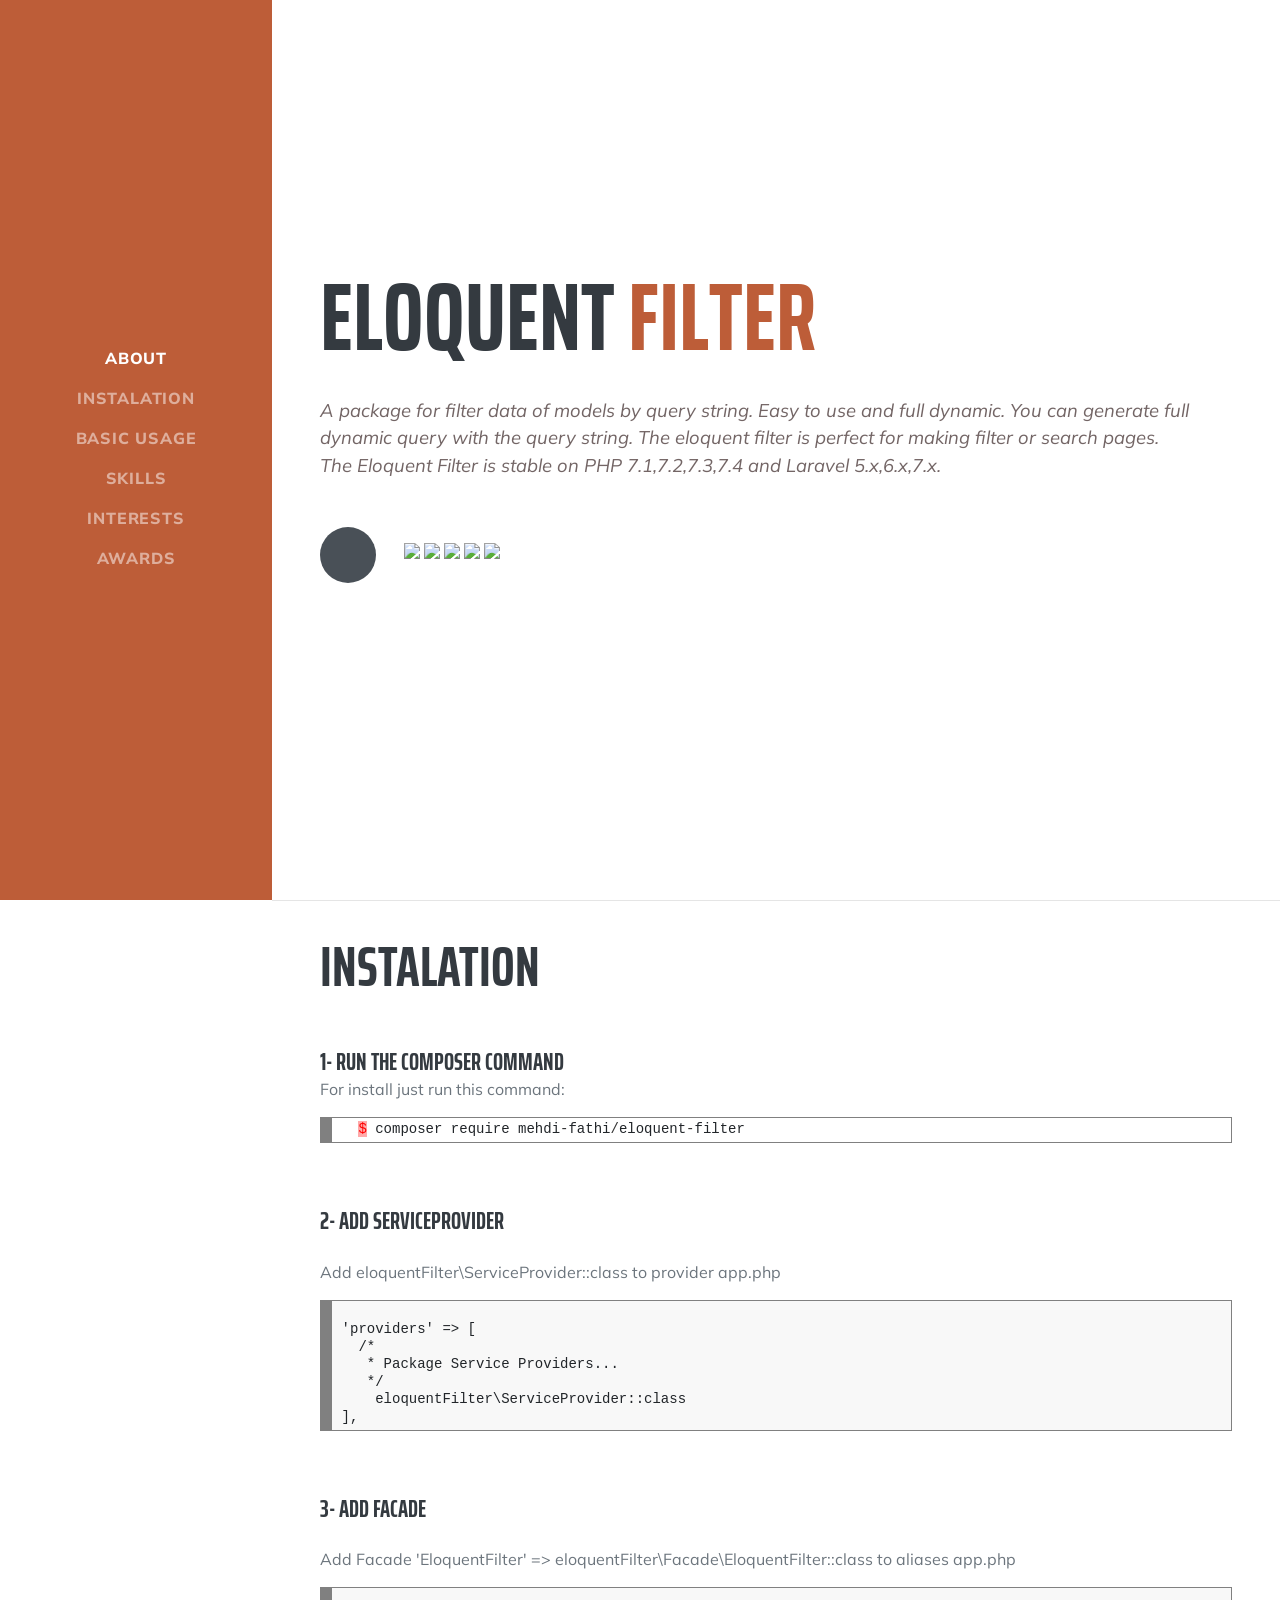
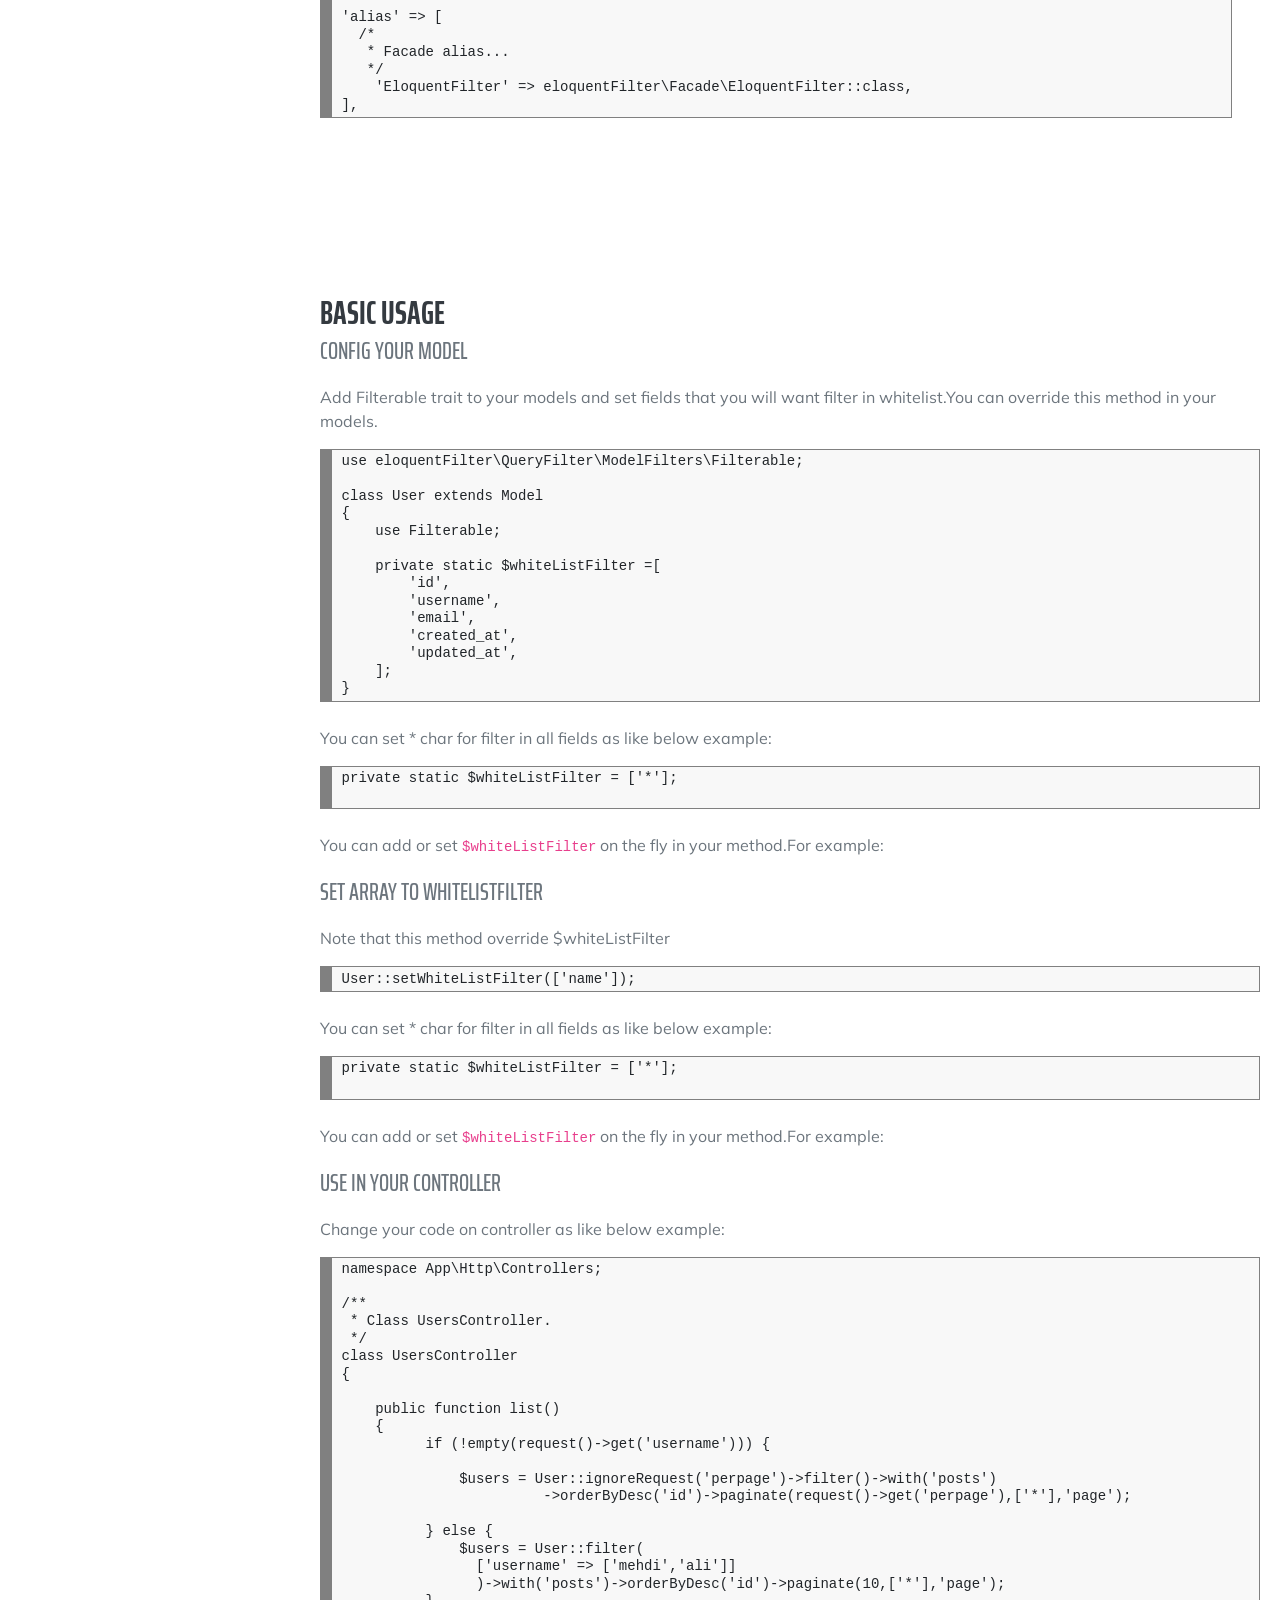
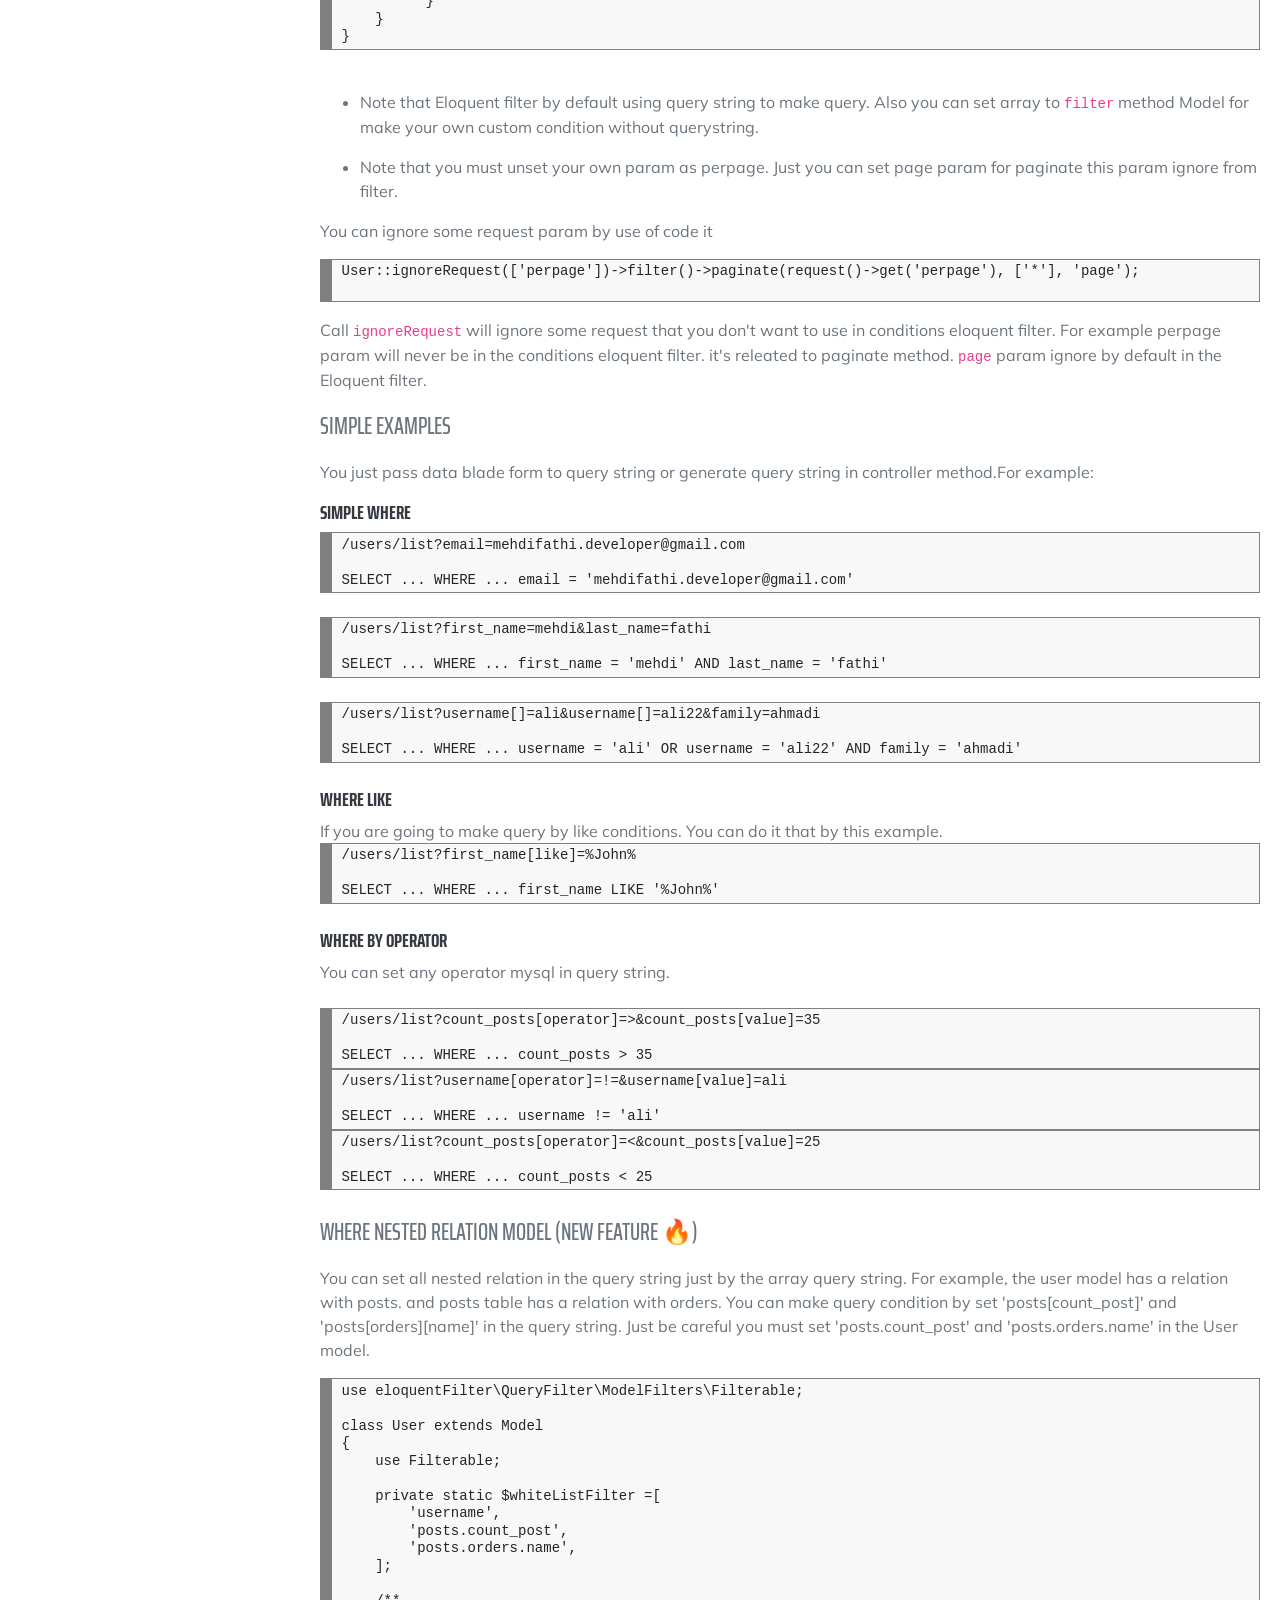
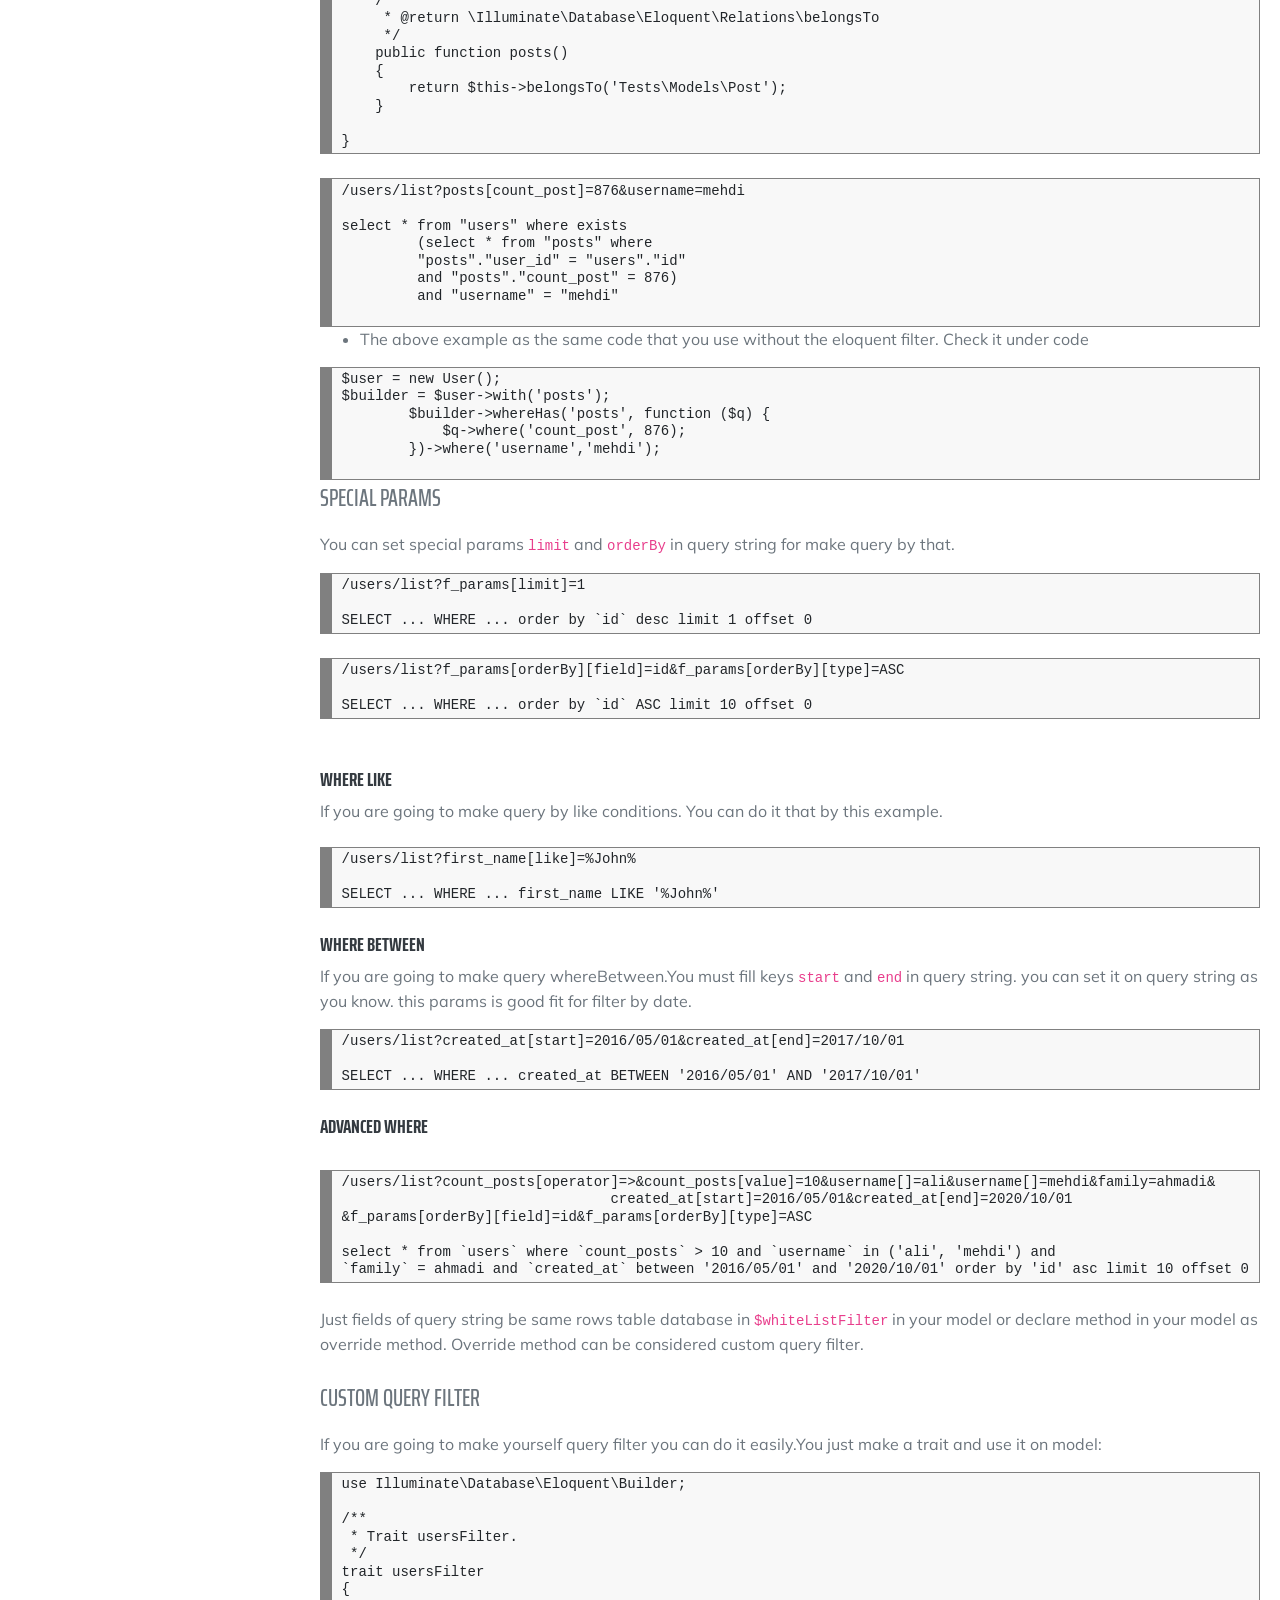
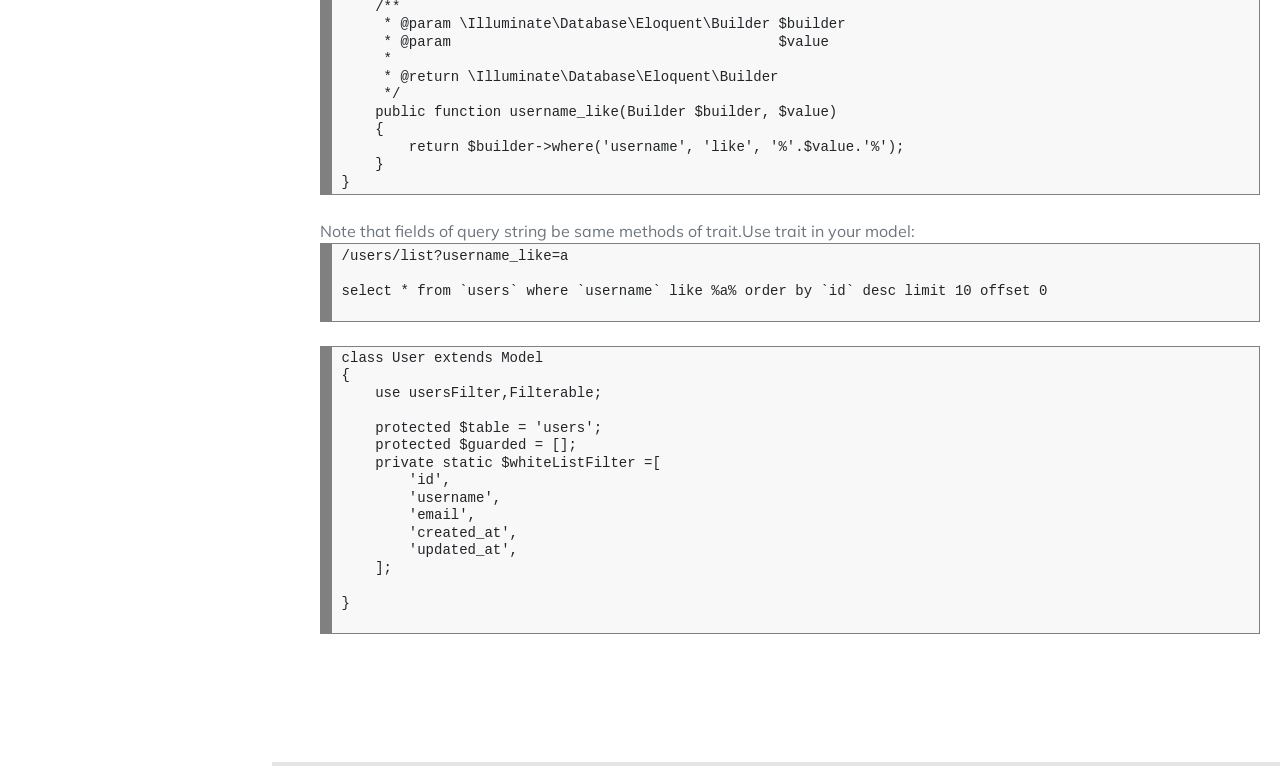
==== eloquent-filter/_index.html @ 6f7d1516 "Update html" ====
<!DOCTYPE html>
<html lang="en">
<head>
    <meta charset="utf-8"/>
    <meta name="viewport" content="width=device-width, initial-scale=1, shrink-to-fit=no"/>
    <meta name="description" content=""/>
    <meta name="author" content=""/>
    <title>Eloquent filter</title>
    <link rel="icon" type="image/x-icon" href="assets/img/favicon.ico"/>
    <!-- Font Awesome icons (free version)-->
    <script src="https://use.fontawesome.com/releases/v5.13.0/js/all.js" crossorigin="anonymous"></script>
    <!-- Google fonts-->
    <link href="https://fonts.googleapis.com/css?family=Saira+Extra+Condensed:500,700" rel="stylesheet"
          type="text/css"/>
    <link href="https://fonts.googleapis.com/css?family=Muli:400,400i,800,800i" rel="stylesheet" type="text/css"/>
    <!-- Core theme CSS (includes Bootstrap)-->
    <link href="css/styles.css" rel="stylesheet"/>
</head>
<body id="page-top">
<!-- Navigation-->
<nav class="navbar navbar-expand-lg navbar-dark bg-primary fixed-top" id="sideNav">
    <a class="navbar-brand js-scroll-trigger" href="#page-top"
    ><span class="d-block d-lg-none"></span>
        <span class="d-none d-lg-block">
<!--            <img class="img-fluid img-profile rounded-circle mx-auto mb-2"-->
            <!--                                             src="assets/img/profile.jpg" alt=""/>-->
        </span></a
    >
    <button class="navbar-toggler" type="button" data-toggle="collapse" data-target="#navbarSupportedContent"
            aria-controls="navbarSupportedContent" aria-expanded="false" aria-label="Toggle navigation"><span
            class="navbar-toggler-icon"></span></button>
    <div class="collapse navbar-collapse" id="navbarSupportedContent">
        <ul class="navbar-nav">
            <li class="nav-item"><a class="nav-link js-scroll-trigger" href="#about">About</a></li>
            <li class="nav-item"><a class="nav-link js-scroll-trigger" href="#Instalation">Instalation</a></li>
            <li class="nav-item"><a class="nav-link js-scroll-trigger" href="#BasicUsage">Basic Usage</a></li>
            <li class="nav-item"><a class="nav-link js-scroll-trigger" href="#skills">Skills</a></li>
            <li class="nav-item"><a class="nav-link js-scroll-trigger" href="#interests">Interests</a></li>
            <li class="nav-item"><a class="nav-link js-scroll-trigger" href="#awards">Awards</a></li>
        </ul>
    </div>
</nav>
<!-- Page Content-->
<div class="container-fluid p-0">
    <!-- About-->
    <section class="resume-section" id="about"
             style="background-image: url('https://raw.githubusercontent.com/mehdi-fathi/eloquent-filter/master/eloquent-filter.jpg');background-size: cover">
        <div class="resume-section-content">
            <h1 class="mb-10">Eloquent <span class="text-primary">Filter</span></h1>
            <br>
            <div style="background-color: white;opacity: 0.6">

                <p class="lead mb-5 font-italic" style="color: #170000">
                    A package for filter data of models by query string. Easy to use and full dynamic.
                    You can generate full dynamic query with the query string.
                    The eloquent filter is perfect for making filter or search pages.
                    <br>
                    The Eloquent Filter is stable on PHP 7.1,7.2,7.3,7.4 and Laravel 5.x,6.x,7.x.

                </p>
            </div>

            <div class="social-icons">
                <a class="social-icon" href="https://github.com/mehdi-fathi/eloquent-filter"><i
                        class="fab fa-github"></i></a>
                <a href="https://packagist.org/packages/mehdi-fathi/eloquent-filter">

                    <img src="https://poser.pugx.org/mehdi-fathi/eloquent-filter/downloads"/>
                </a>
                <a href="https://github.com/mehdi-fathi/eloquent-filter">

                    <img src="https://travis-ci.org/mehdi-fathi/eloquent-filter.svg?branch=master"/>
                </a>
                <a href="https://github.com/mehdi-fathi/eloquent-filter">
                    <img src="https://img.shields.io/github/stars/mehdi-fathi/eloquent-filter"/>
                </a>
                <img src="https://github.com/mehdi-fathi/eloquent-filter/workflows/Run%20tests/badge.svg?branch=master"/>
                <a href="https://packagist.org/packages/mehdi-fathi/eloquent-filter">

                    <img src="https://poser.pugx.org/mehdi-fathi/eloquent-filter/v/stable"/>
                </a>


            </div>
        </div>
    </section>
    <hr class="m-0"/>
    <!-- Experience-->
    <section class="resume-section" id="Instalation">
        <div class="resume-section-content">
            <h2 class="mb-5">Instalation</h2>
            <div class="d-flex flex-column flex-md-row justify-content-between mb-5">
                <div class="flex-grow-1">
                    <h4 class="mb-0">1- Run the Composer command</h4>

                    <p>
                        For install just run this command:
                    </p>
                    <p>
                        <!-- HTML generated using hilite.me -->
                    <div style="background: #ffffff; overflow:auto;width:auto;border:solid gray;border-width:.1em .1em .1em .8em;padding:.2em .6em;"><pre
                            style="margin: 0; line-height: 125%">  <span
                            style="color: #FF0000; background-color: #FFAAAA">$</span> composer require mehdi<span
                            style="color: #333333">-</span>fathi<span style="color: #333333">/</span>eloquent<span
                            style="color: #333333">-</span>filter
</pre>
                    </div>

                    </p>
                </div>
            </div>
            <div class="d-flex flex-column flex-md-row justify-content-between mb-5">
                <div class="flex-grow-1">
                    <h4 class="mb-0">2- Add ServiceProvider</h4>
                    <br>

                    <span>
                        Add eloquentFilter\ServiceProvider::class to provider app.php
                    </span>

                    <p>


                        <!-- HTML generated using hilite.me -->
                    <div style="background: #f8f8f8; overflow:auto;width:auto;border:solid gray;border-width:.1em .1em .1em .8em;padding:.2em .6em;"><pre
                            style="margin: 0; line-height: 125%">

'providers' => [
  /*
   * Package Service Providers...
   */
    eloquentFilter\ServiceProvider::class
],
</pre>
                    </div>
                    </p>

                </div>
            </div>
            <div class="d-flex flex-column flex-md-row justify-content-between mb-5">
                <div class="flex-grow-1">
                    <h4 class="mb-0">3- Add Facade </h4>
                    <br>
                    <p>
                        Add Facade 'EloquentFilter' => eloquentFilter\Facade\EloquentFilter::class to aliases app.php
                    </p>

                    <p>


                        <!-- HTML generated using hilite.me -->
                    <div style="background: #f8f8f8; overflow:auto;width:auto;border:solid gray;border-width:.1em .1em .1em .8em;padding:.2em .6em;"><pre
                            style="margin: 0; line-height: 125%">

'alias' => [
  /*
   * Facade alias...
   */
    'EloquentFilter' => eloquentFilter\Facade\EloquentFilter::class,
],
</pre>
                    </div>
                    </p>
                </div>
            </div>

        </div>
    </section>

    <section class="resume-section" id="BasicUsage">
        <div class="d-flex flex-column flex-md-row justify-content-between mb-5">
            <div class="flex-grow-1">
                <h3 class="mb-0">Basic Usage
                </h3>
                <div>

                    <div class="subheading mb-3">Config your model</div>
                    <p>
                        Add Filterable trait to your models and set fields that you will want filter in
                        whitelist.You
                        can override this method in your models.
                    </p>

                    <!-- HTML generated using hilite.me -->
                    <div style="background: #f8f8f8; overflow:auto;width:auto;border:solid gray;border-width:.1em .1em .1em .8em;padding:.2em .6em;"><pre
                            style="margin: 0; line-height: 125%">use eloquentFilter\QueryFilter\ModelFilters\Filterable;

class User extends Model
{
    use Filterable;

    private static $whiteListFilter =[
        &#39;id&#39;,
        &#39;username&#39;,
        &#39;email&#39;,
        &#39;created_at&#39;,
        &#39;updated_at&#39;,
    ];
}
</pre>
                    </div>
                    <br>
                    <p>
                        You can set * char for filter in all fields as like below example:

                    </p>

                    <div style="background: #f8f8f8; overflow:auto;width:auto;border:solid gray;border-width:.1em .1em .1em .8em;padding:.2em .6em;"><pre
                            style="margin: 0; line-height: 125%">
private static $whiteListFilter = ['*'];
                    </pre>
                    </div>
                    <br>
                    <p>You can add or set <code>$whiteListFilter</code> on the fly in your method.For example:</p>

                </div>

                <div>

                    <div class="subheading mb-3">
                        Set array to WhiteListFilter
                    </div>
                    <p>
                        Note that this method override $whiteListFilter
                    </p>

                    <!-- HTML generated using hilite.me -->
                    <div style="background: #f8f8f8; overflow:auto;width:auto;border:solid gray;border-width:.1em .1em .1em .8em;padding:.2em .6em;"><pre
                            style="margin: 0; line-height: 125%">
User::setWhiteListFilter(['name']);
</pre>
                    </div>
                    <br>
                    <p>
                        You can set * char for filter in all fields as like below example:

                    </p>

                    <div style="background: #f8f8f8; overflow:auto;width:auto;border:solid gray;border-width:.1em .1em .1em .8em;padding:.2em .6em;"><pre
                            style="margin: 0; line-height: 125%">
private static $whiteListFilter = ['*'];
                    </pre>
                    </div>
                    <br>
                    <p>You can add or set <code>$whiteListFilter</code> on the fly in your method.For example:</p>

                </div>


                <div>

                    <div class="subheading mb-3">
                        Use in your controller
                    </div>
                    <p>
                        Change your code on controller as like below example:

                    </p>

                    <!-- HTML generated using hilite.me -->
                    <div style="background: #f8f8f8; overflow:auto;width:auto;border:solid gray;border-width:.1em .1em .1em .8em;padding:.2em .6em;"><pre
                            style="margin: 0; line-height: 125%">
namespace App\Http\Controllers;

/**
 * Class UsersController.
 */
class UsersController
{

    public function list()
    {
          if (!empty(request()->get('username'))) {

              $users = User::ignoreRequest('perpage')->filter()->with('posts')
                        ->orderByDesc('id')->paginate(request()->get('perpage'),['*'],'page');

          } else {
              $users = User::filter(
                ['username' => ['mehdi','ali']]
                )->with('posts')->orderByDesc('id')->paginate(10,['*'],'page');
          }
    }
}
</pre>
                    </div>

                    <br>
                    <p>
                        <ul>
                            <li>
                    <p>Note that Eloquent filter by default using query string to make query. Also you can set array
                        to <code>filter</code> method Model for make
                        your own custom condition without querystring.</p>
                    </li>
                    <li>
                        <p>Note that you must unset your own param as perpage. Just you can set page param for
                            paginate this param ignore from filter.</p>
                    </li>
                    </ul>
                    <p>You can ignore some request param by use of code it</p>
                    <div style="background: #f8f8f8; overflow:auto;width:auto;border:solid gray;border-width:.1em .1em .1em .8em;padding:.2em .6em;"><pre
                            style="margin: 0; line-height: 125%">
User::ignoreRequest(['perpage'])->filter()->paginate(request()->get('perpage'), ['*'], 'page');
                        </pre>
                    </div>
                    </p>
                    <p>Call <code>ignoreRequest</code> will ignore some request that you don't want to use in
                        conditions eloquent filter.
                        For example perpage param will never be in the conditions eloquent filter. it's releated to
                        paginate method.
                        <code>page</code> param ignore by default in the Eloquent filter.</p>
                </div>


                <div>

                    <div class="subheading mb-3">
                        Simple Examples
                    </div>
                    <p>
                        You just pass data blade form to query string or generate query string in controller
                        method.For example:

                    </p>

                    <div>

                        <h5>Simple Where

                        </h5>

                        <!-- HTML generated using hilite.me -->
                        <div style="background: #f8f8f8; overflow:auto;width:auto;border:solid gray;border-width:.1em .1em .1em .8em;padding:.2em .6em;"><pre
                                style="margin: 0; line-height: 125%">
/users/list?email=mehdifathi.developer@gmail.com

SELECT ... WHERE ... email = 'mehdifathi.developer@gmail.com'
</pre>
                        </div>
                        <br>
                        <!-- HTML generated using hilite.me -->
                        <div style="background: #f8f8f8; overflow:auto;width:auto;border:solid gray;border-width:.1em .1em .1em .8em;padding:.2em .6em;"><pre
                                style="margin: 0; line-height: 125%">
/users/list?first_name=mehdi&last_name=fathi

SELECT ... WHERE ... first_name = 'mehdi' AND last_name = 'fathi'
</pre>
                        </div>
                        <br>

                        <!-- HTML generated using hilite.me -->
                        <div style="background: #f8f8f8; overflow:auto;width:auto;border:solid gray;border-width:.1em .1em .1em .8em;padding:.2em .6em;"><pre
                                style="margin: 0; line-height: 125%">
/users/list?username[]=ali&username[]=ali22&family=ahmadi

SELECT ... WHERE ... username = 'ali' OR username = 'ali22' AND family = 'ahmadi'
</pre>
                        </div>

                    </div>

                    <br>
                    <div>

                        <h5>
                            Where like
                        </h5>

                        <span>
                                If you are going to make query by like conditions. You can do it that by this example.
                                <br>
                            </span>

                        <!-- HTML generated using hilite.me -->
                        <div style="background: #f8f8f8; overflow:auto;width:auto;border:solid gray;border-width:.1em .1em .1em .8em;padding:.2em .6em;"><pre
                                style="margin: 0; line-height: 125%">
/users/list?first_name[like]=%John%

SELECT ... WHERE ... first_name LIKE '%John%'
</pre>
                        </div>


                    </div>
                    <br>

                    <div>

                        <h5>
                            Where by operator
                        </h5>

                        <span>
                                You can set any operator mysql in query string.
                                <br>
                                <br>
                            </span>

                        <!-- HTML generated using hilite.me -->
                        <div style="background: #f8f8f8; overflow:auto;width:auto;border:solid gray;border-width:.1em .1em .1em .8em;padding:.2em .6em;"><pre
                                style="margin: 0; line-height: 125%">
/users/list?count_posts[operator]=>&count_posts[value]=35

SELECT ... WHERE ... count_posts > 35
</pre>
                        </div>

                        <!-- HTML generated using hilite.me -->
                        <div style="background: #f8f8f8; overflow:auto;width:auto;border:solid gray;border-width:.1em .1em .1em .8em;padding:.2em .6em;"><pre
                                style="margin: 0; line-height: 125%">
/users/list?username[operator]=!=&username[value]=ali

SELECT ... WHERE ... username != 'ali'
</pre>
                        </div>

                        <!-- HTML generated using hilite.me -->
                        <div style="background: #f8f8f8; overflow:auto;width:auto;border:solid gray;border-width:.1em .1em .1em .8em;padding:.2em .6em;"><pre
                                style="margin: 0; line-height: 125%">
/users/list?count_posts[operator]=<&count_posts[value]=25

SELECT ... WHERE ... count_posts < 25
</pre>
                        </div>


                    </div>

                </div>

                <div>

                    <br>
                    <div class="subheading mb-3">
                        Where nested relation Model (New feature 🔥)
                    </div>
                    <p>
                        You can set all nested relation in the query string just by the array query string. For
                        example, the user model has a relation with posts. and posts table has a relation with
                        orders. You can make query condition by set 'posts[count_post]' and 'posts[orders][name]' in
                        the query string. Just be careful you must set 'posts.count_post' and 'posts.orders.name' in
                        the User model.
                    </p>

                    <!-- HTML generated using hilite.me -->
                    <div style="background: #f8f8f8; overflow:auto;width:auto;border:solid gray;border-width:.1em .1em .1em .8em;padding:.2em .6em;"><pre
                            style="margin: 0; line-height: 125%">
use eloquentFilter\QueryFilter\ModelFilters\Filterable;

class User extends Model
{
    use Filterable;

    private static $whiteListFilter =[
        'username',
        'posts.count_post',
        'posts.orders.name',
    ];

    /**
     * @return \Illuminate\Database\Eloquent\Relations\belongsTo
     */
    public function posts()
    {
        return $this->belongsTo('Tests\Models\Post');
    }

}
</pre>
                    </div>
                    <br>


                    <div style="background: #f8f8f8; overflow:auto;width:auto;border:solid gray;border-width:.1em .1em .1em .8em;padding:.2em .6em;"><pre
                            style="margin: 0; line-height: 125%">
/users/list?posts[count_post]=876&username=mehdi

select * from "users" where exists
         (select * from "posts" where
         "posts"."user_id" = "users"."id"
         and "posts"."count_post" = 876)
         and "username" = "mehdi"
                        </pre>
                    </div>

                    <ul>
                        <li>The above example as the same code that you use without the eloquent filter. Check it
                            under code
                        </li>
                    </ul>

                    <div style="background: #f8f8f8; overflow:auto;width:auto;border:solid gray;border-width:.1em .1em .1em .8em;padding:.2em .6em;"><pre
                            style="margin: 0; line-height: 125%">
$user = new User();
$builder = $user->with('posts');
        $builder->whereHas('posts', function ($q) {
            $q->where('count_post', 876);
        })->where('username','mehdi');
                        </pre>
                    </div>
                </div>


                <div>

                    <div class="subheading mb-3">
                        Special Params
                    </div>
                    <p>You can set special params <code>limit</code> and <code>orderBy</code> in query string for
                        make query by that.</p>

                    <div>

                        <!-- HTML generated using hilite.me -->
                        <div style="background: #f8f8f8; overflow:auto;width:auto;border:solid gray;border-width:.1em .1em .1em .8em;padding:.2em .6em;"><pre
                                style="margin: 0; line-height: 125%">
/users/list?f_params[limit]=1

SELECT ... WHERE ... order by `id` desc limit 1 offset 0
</pre>
                        </div>
                        <br>
                        <!-- HTML generated using hilite.me -->
                        <div style="background: #f8f8f8; overflow:auto;width:auto;border:solid gray;border-width:.1em .1em .1em .8em;padding:.2em .6em;"><pre
                                style="margin: 0; line-height: 125%">
/users/list?f_params[orderBy][field]=id&f_params[orderBy][type]=ASC

SELECT ... WHERE ... order by `id` ASC limit 10 offset 0
</pre>
                        </div>
                        <br>

                    </div>

                    <br>
                    <div>

                        <h5>
                            Where like
                        </h5>

                        <span>
                                If you are going to make query by like conditions. You can do it that by this example.
                                <br>
                            </span><br>


                        <!-- HTML generated using hilite.me -->
                        <div style="background: #f8f8f8; overflow:auto;width:auto;border:solid gray;border-width:.1em .1em .1em .8em;padding:.2em .6em;"><pre
                                style="margin: 0; line-height: 125%">
/users/list?first_name[like]=%John%

SELECT ... WHERE ... first_name LIKE '%John%'
</pre>
                        </div>


                    </div>
                    <br>

                    <div>

                        <h5>
                            Where between
                        </h5>

                        <span>
                                <p>If you are going to make query whereBetween.You must fill keys <code>start</code> and <code>end</code> in query string.
you can set it on query string as you know. this params is good fit for filter by date.</p>
                            </span>

                        <!-- HTML generated using hilite.me -->
                        <div style="background: #f8f8f8; overflow:auto;width:auto;border:solid gray;border-width:.1em .1em .1em .8em;padding:.2em .6em;"><pre
                                style="margin: 0; line-height: 125%">
/users/list?created_at[start]=2016/05/01&created_at[end]=2017/10/01

SELECT ... WHERE ... created_at BETWEEN '2016/05/01' AND '2017/10/01'
</pre>
                        </div>
                        <br>

                        <h5>
                            Advanced Where

                        </h5>
                        <br>
                        <!-- HTML generated using hilite.me -->
                        <div style="background: #f8f8f8; overflow:auto;width:auto;border:solid gray;border-width:.1em .1em .1em .8em;padding:.2em .6em;"><pre
                                style="margin: 0; line-height: 125%">
/users/list?count_posts[operator]=>&count_posts[value]=10&username[]=ali&username[]=mehdi&family=ahmadi&
                                created_at[start]=2016/05/01&created_at[end]=2020/10/01
&f_params[orderBy][field]=id&f_params[orderBy][type]=ASC

select * from `users` where `count_posts` > 10 and `username` in ('ali', 'mehdi') and
`family` = ahmadi and `created_at` between '2016/05/01' and '2020/10/01' order by 'id' asc limit 10 offset 0
</pre>
                        </div>
                        <br>

                        <span>Just fields of query string be same rows table database in <code>$whiteListFilter</code>
                                in your model or declare method in your model as override method.
                                Override method can be considered custom query filter.</span>


                    </div>

                    <div>

                        <br>
                        <div class="subheading mb-3">
                            Custom query filter
                        </div>
                        <p>
                            If you are going to make yourself query filter you can do it easily.You just make a trait
                            and
                            use it on model:


                        </p>

                        <!-- HTML generated using hilite.me -->
                        <div style="background: #f8f8f8; overflow:auto;width:auto;border:solid gray;border-width:.1em .1em .1em .8em;padding:.2em .6em;"><pre
                                style="margin: 0; line-height: 125%">
use Illuminate\Database\Eloquent\Builder;

/**
 * Trait usersFilter.
 */
trait usersFilter
{
    /**
     * @param \Illuminate\Database\Eloquent\Builder $builder
     * @param                                       $value
     *
     * @return \Illuminate\Database\Eloquent\Builder
     */
    public function username_like(Builder $builder, $value)
    {
        return $builder->where('username', 'like', '%'.$value.'%');
    }
}
</pre>
                        </div>
                        <br>
                        <span>
                        Note that fields of query string be same methods of trait.Use trait in your model:
                    </span>

                        <div style="background: #f8f8f8; overflow:auto;width:auto;border:solid gray;border-width:.1em .1em .1em .8em;padding:.2em .6em;"><pre
                                style="margin: 0; line-height: 125%">
/users/list?username_like=a

select * from `users` where `username` like %a% order by `id` desc limit 10 offset 0
                        </pre>
                        </div>
                        <br>

                        <div style="background: #f8f8f8; overflow:auto;width:auto;border:solid gray;border-width:.1em .1em .1em .8em;padding:.2em .6em;"><pre
                                style="margin: 0; line-height: 125%">
class User extends Model
{
    use usersFilter,Filterable;

    protected $table = 'users';
    protected $guarded = [];
    private static $whiteListFilter =[
        'id',
        'username',
        'email',
        'created_at',
        'updated_at',
    ];

}
                        </pre>
                        </div>
                    </div>

                </div>


            </div>


        </div>
    </section>

    <hr class="m-0"/>
    <!-- Basic Usage-->
    <hr class="m-0"/>
    <!-- Skills-->
    <hr class="m-0"/>
    <!-- Interests-->
    <hr class="m-0"/>
    <!-- Awards-->
</div>
<!-- Bootstrap core JS-->
<script src="https://cdnjs.cloudflare.com/ajax/libs/jquery/3.5.1/jquery.min.js"></script>
<script src="https://stackpath.bootstrapcdn.com/bootstrap/4.5.0/js/bootstrap.bundle.min.js"></script>
<!-- Third party plugin JS-->
<script src="https://cdnjs.cloudflare.com/ajax/libs/jquery-easing/1.4.1/jquery.easing.min.js"></script>
<!-- Core theme JS-->
<script src="js/scripts.js"></script>
</body>
</html>
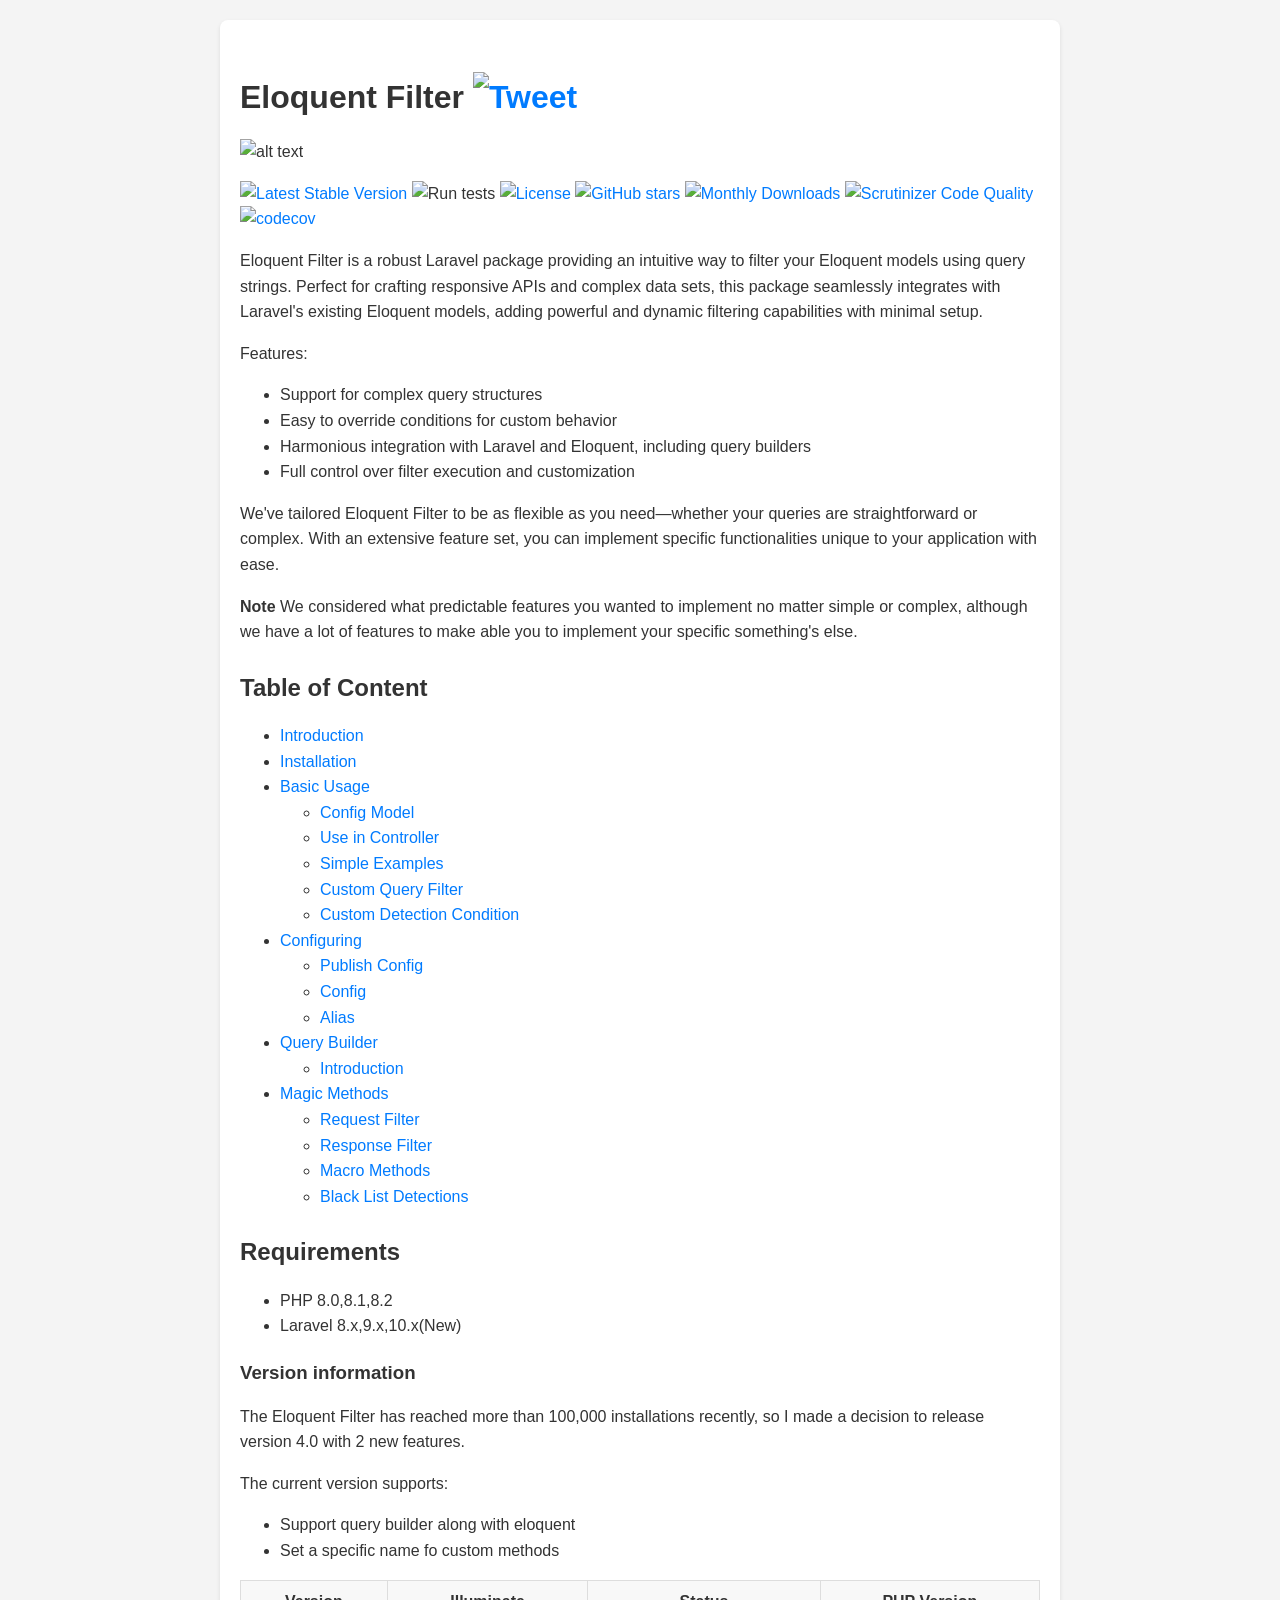
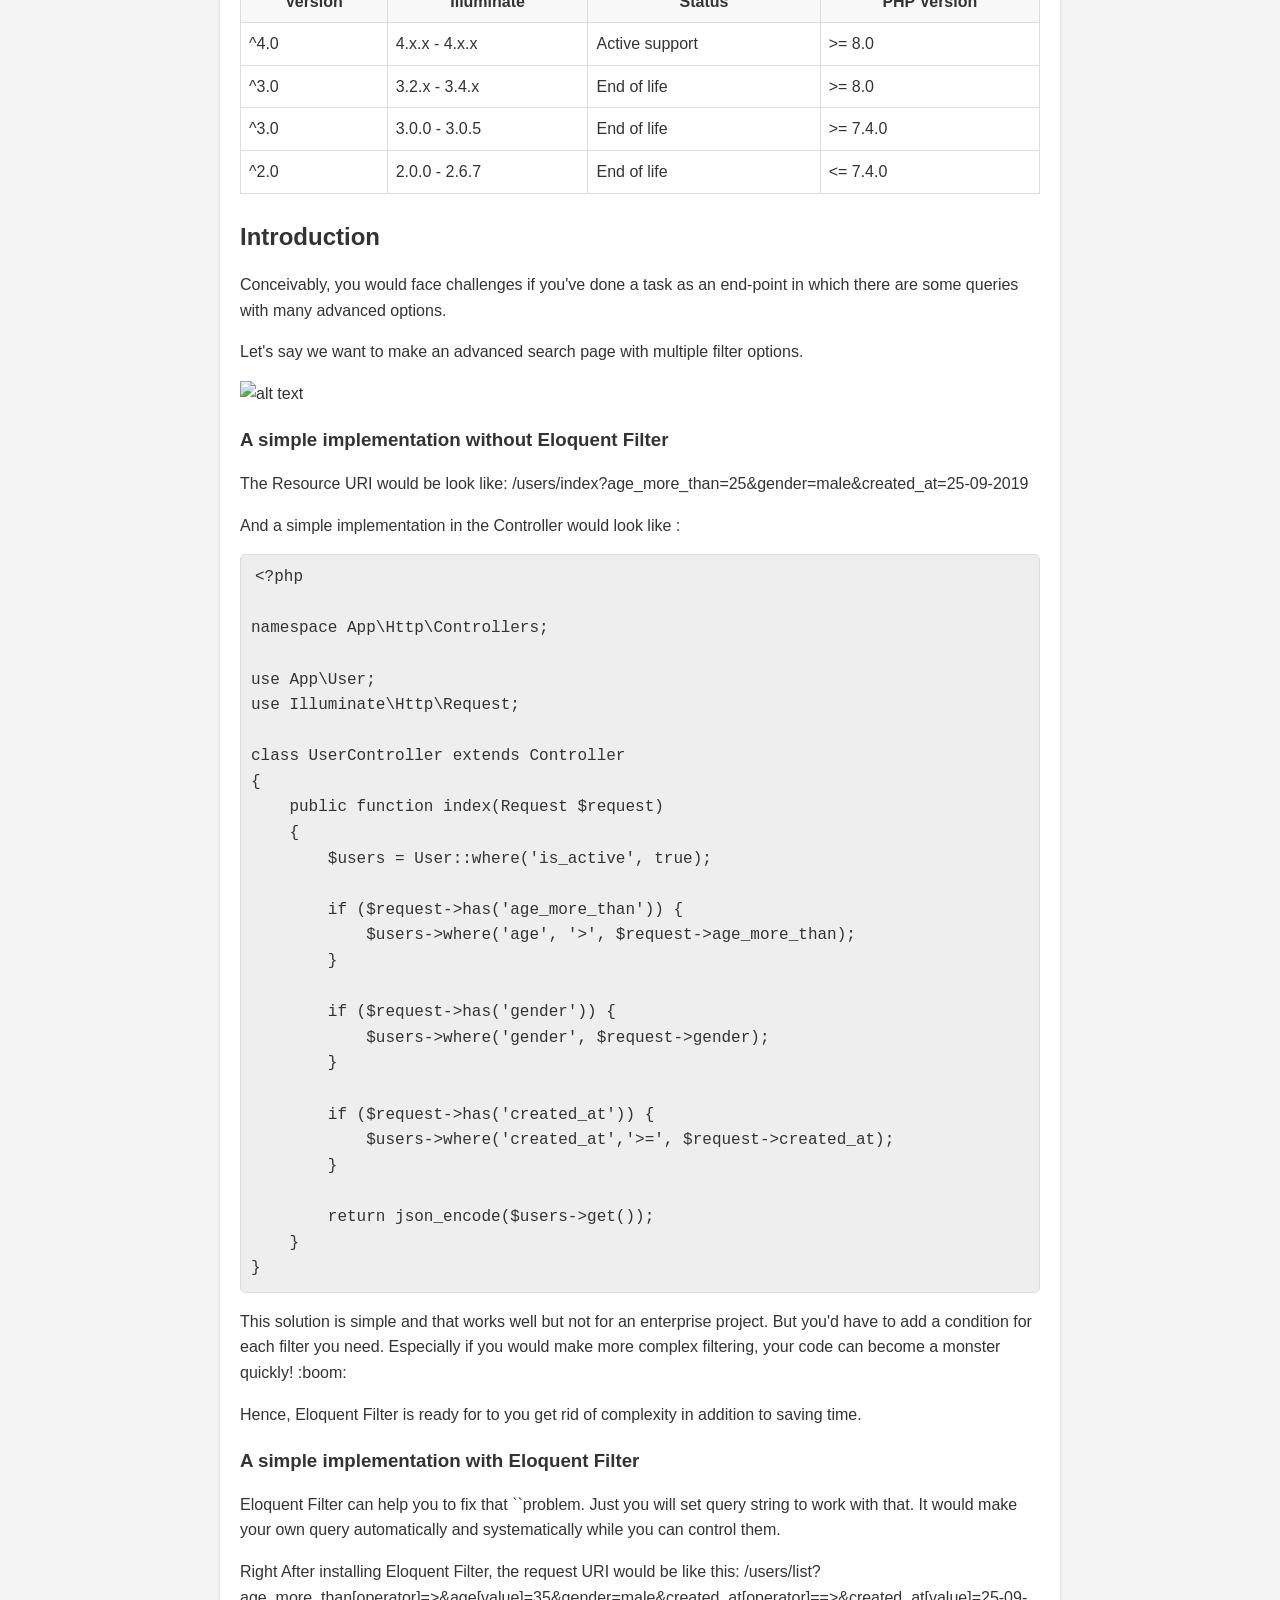
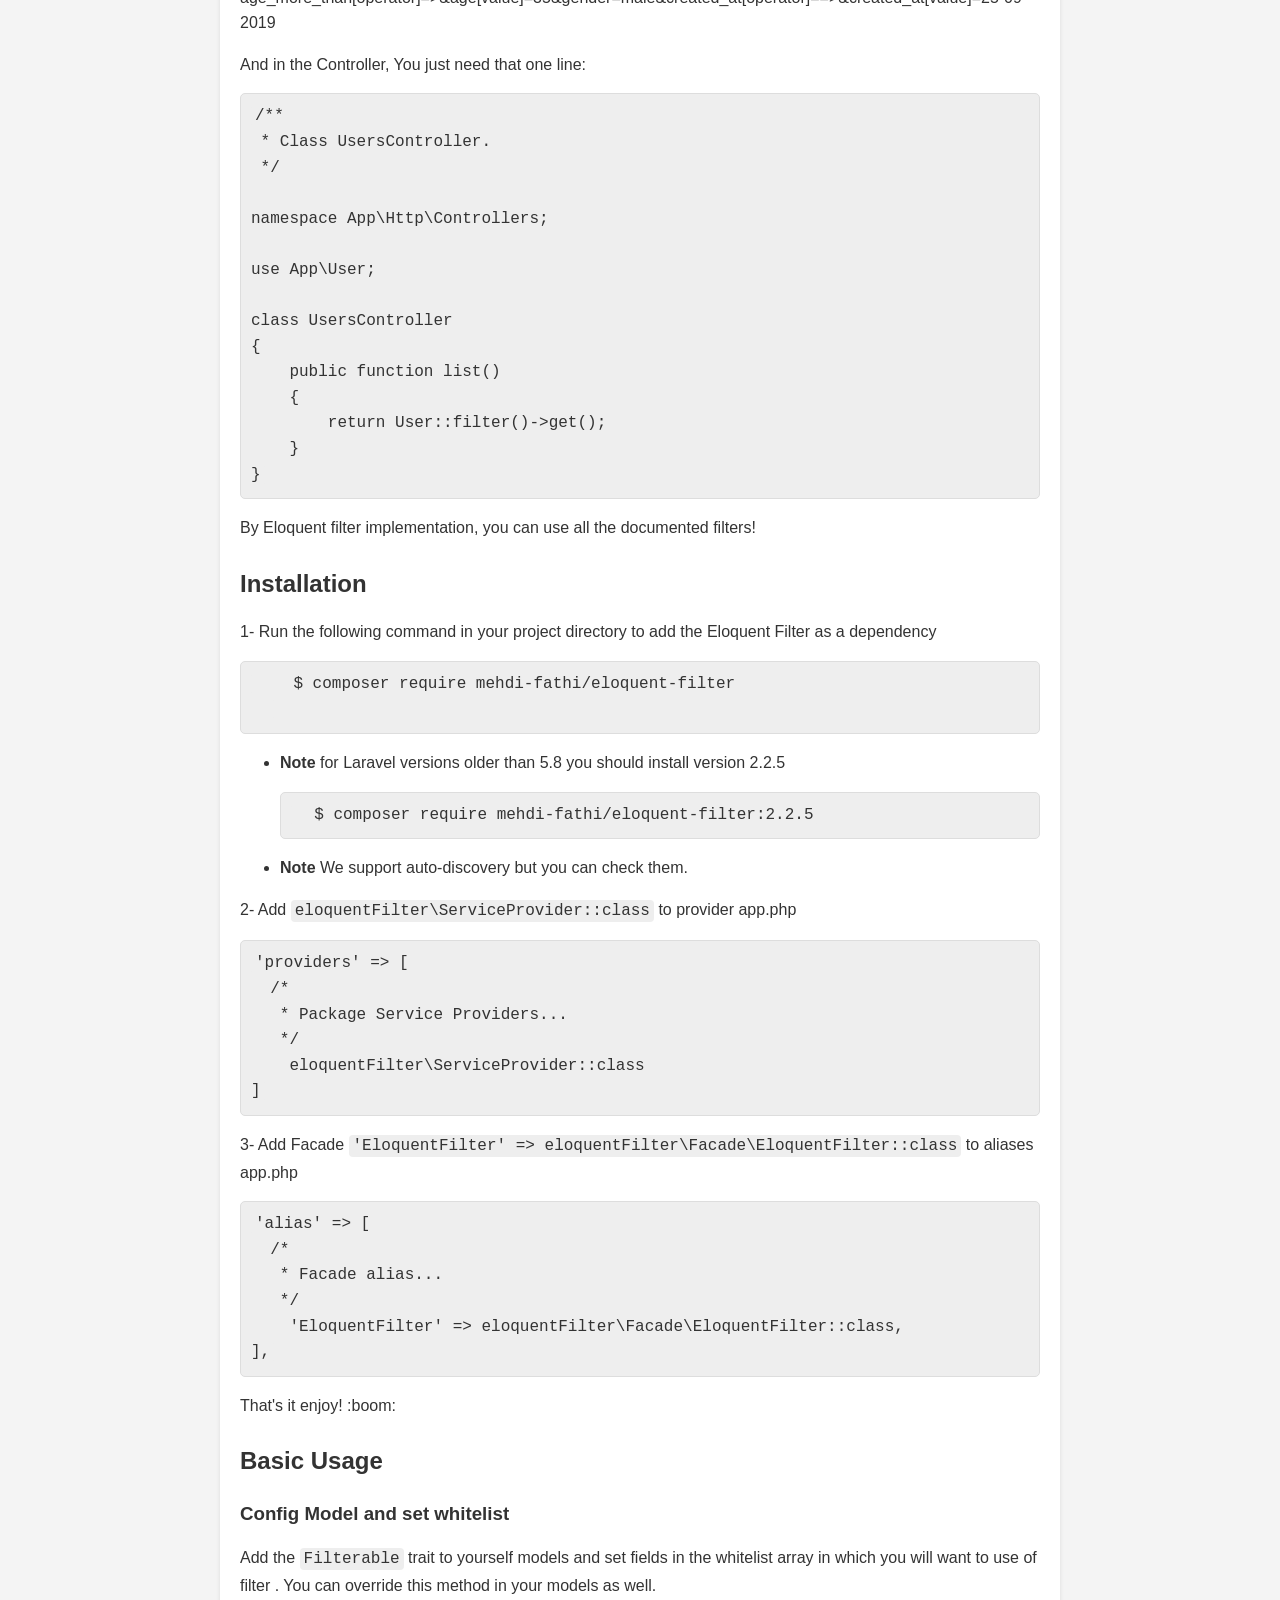
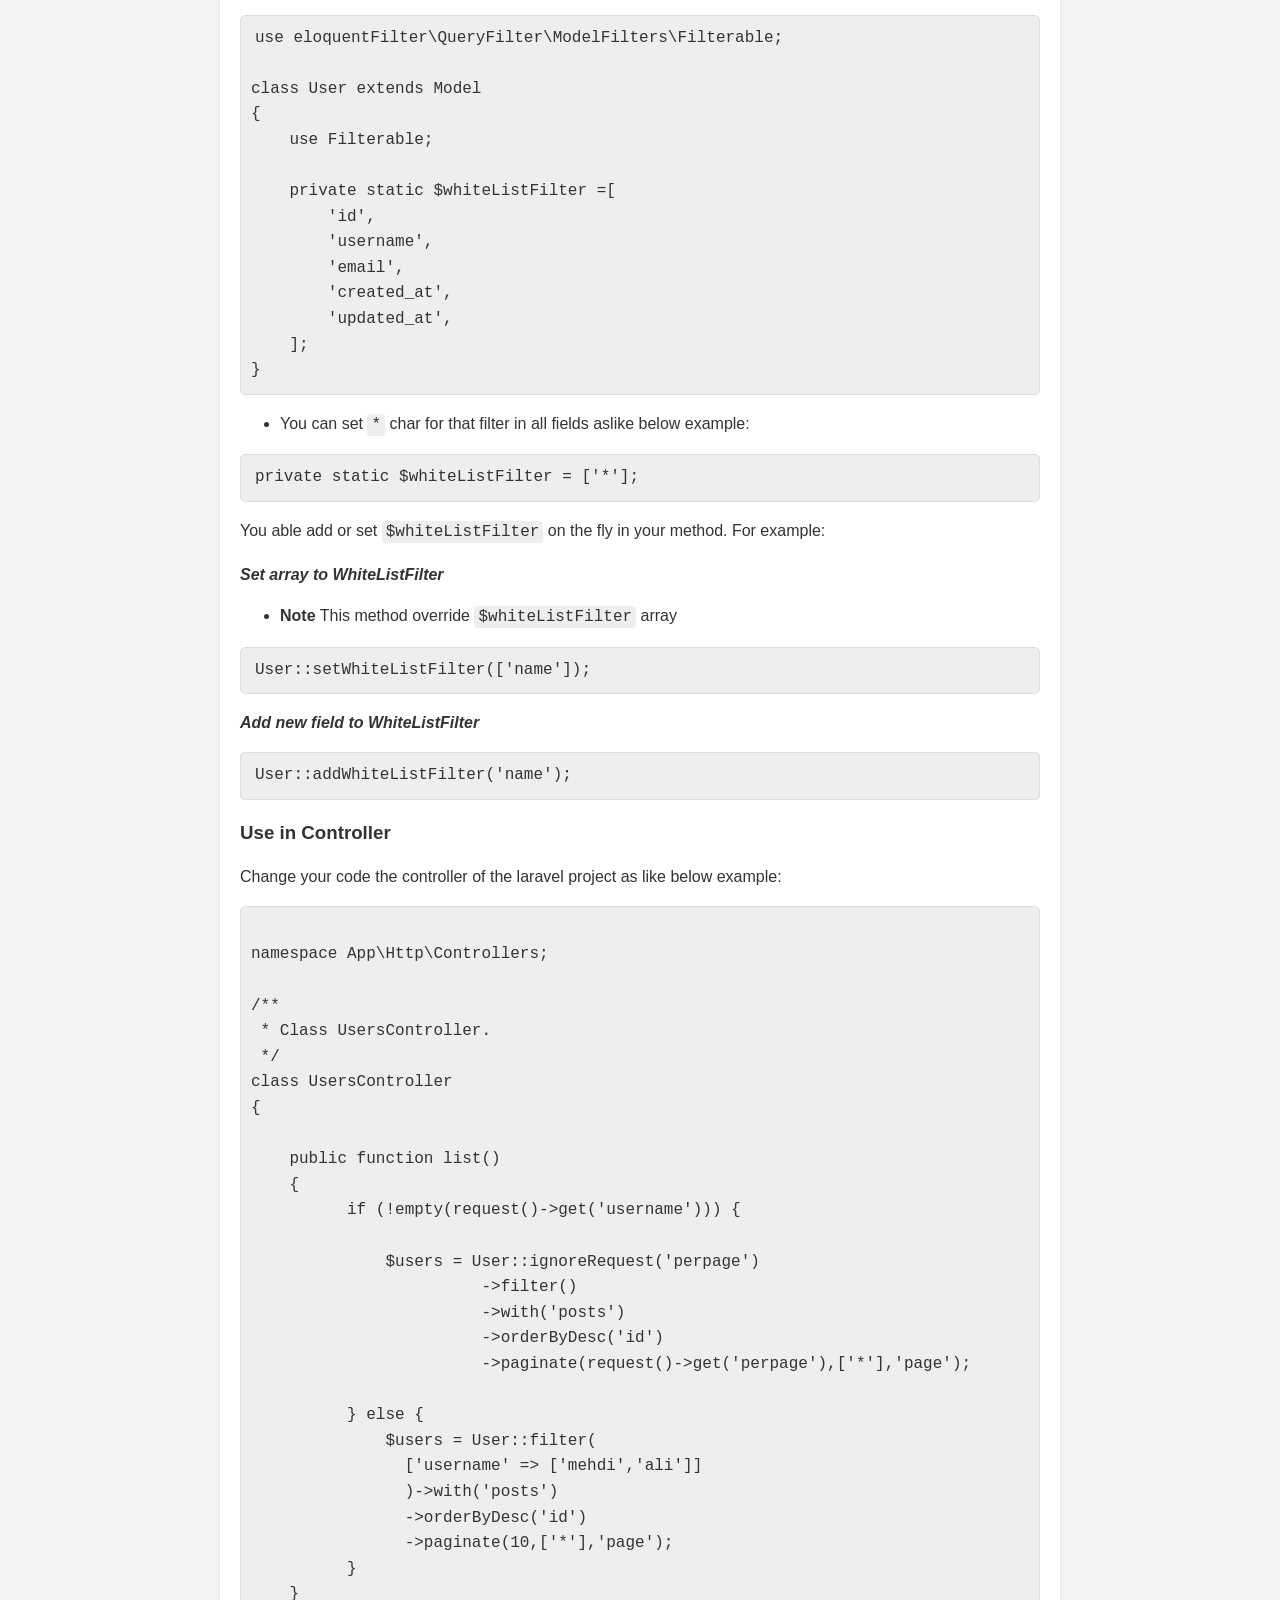
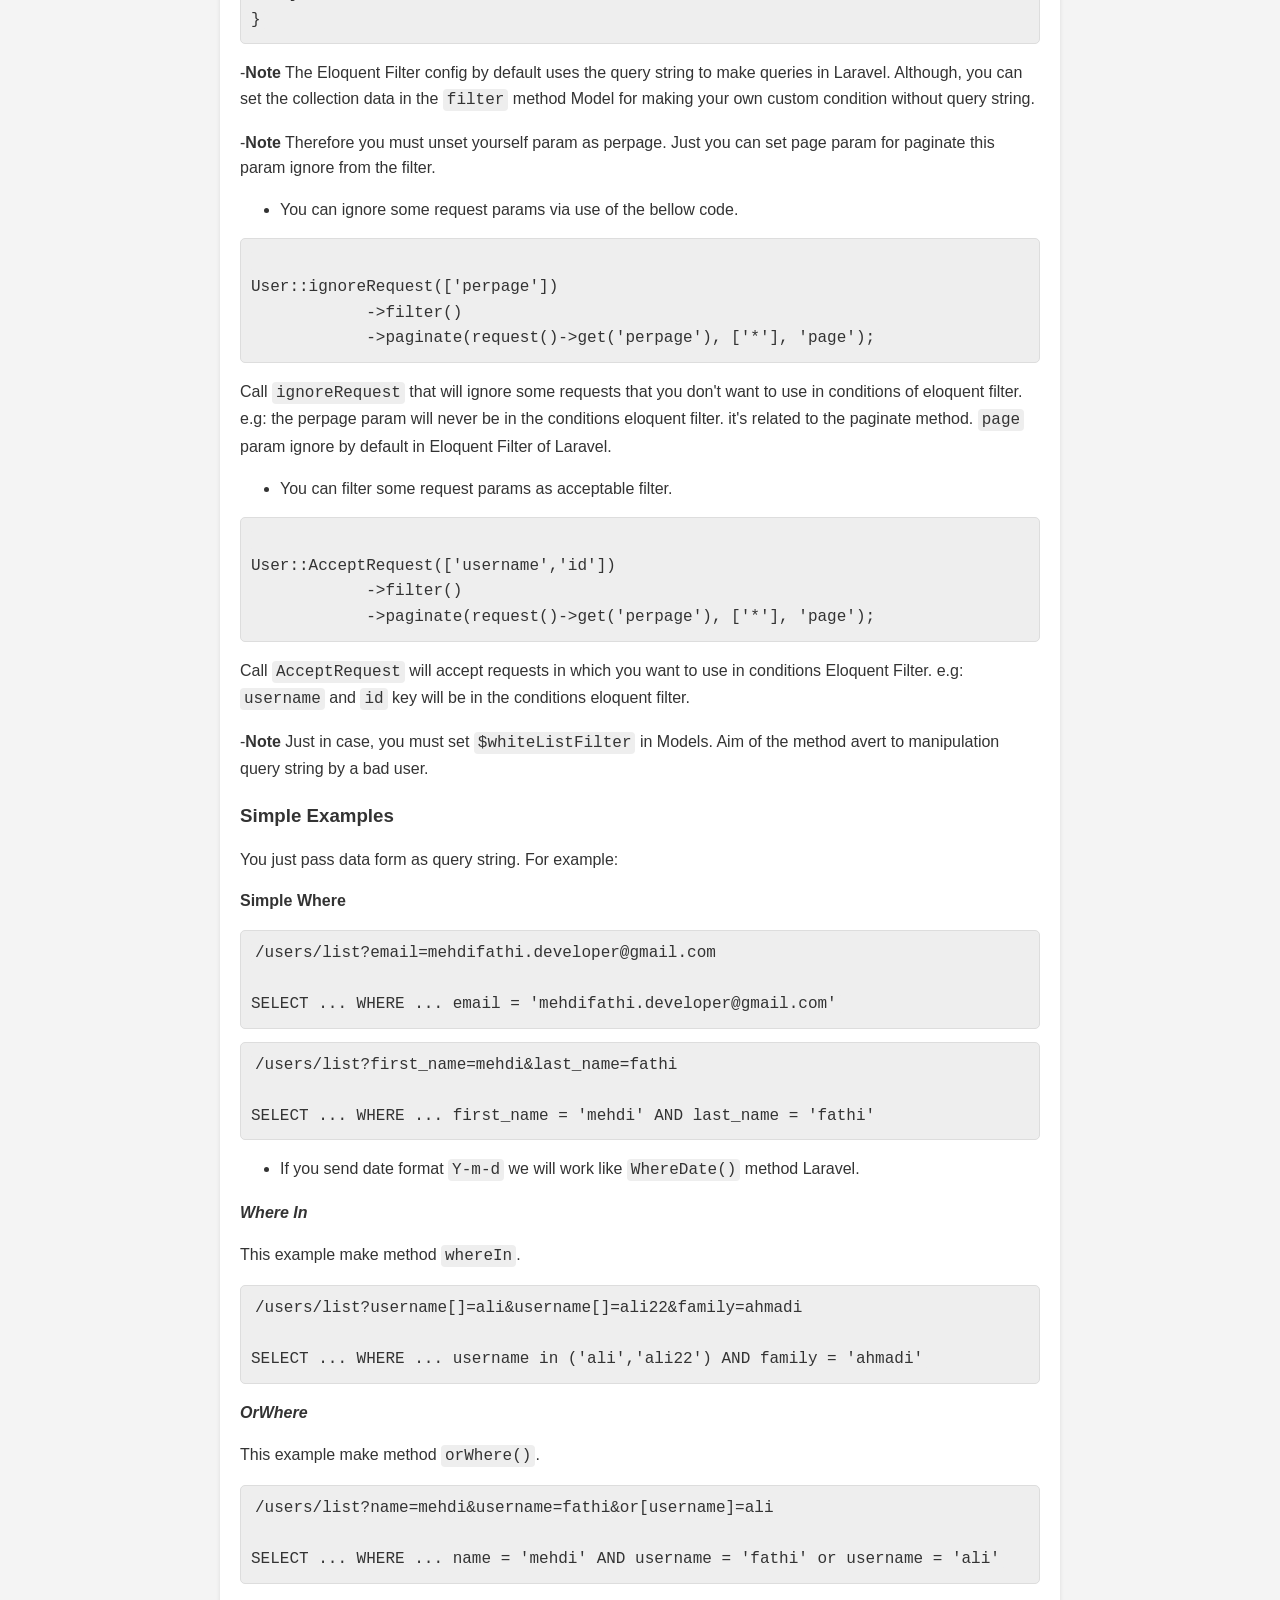
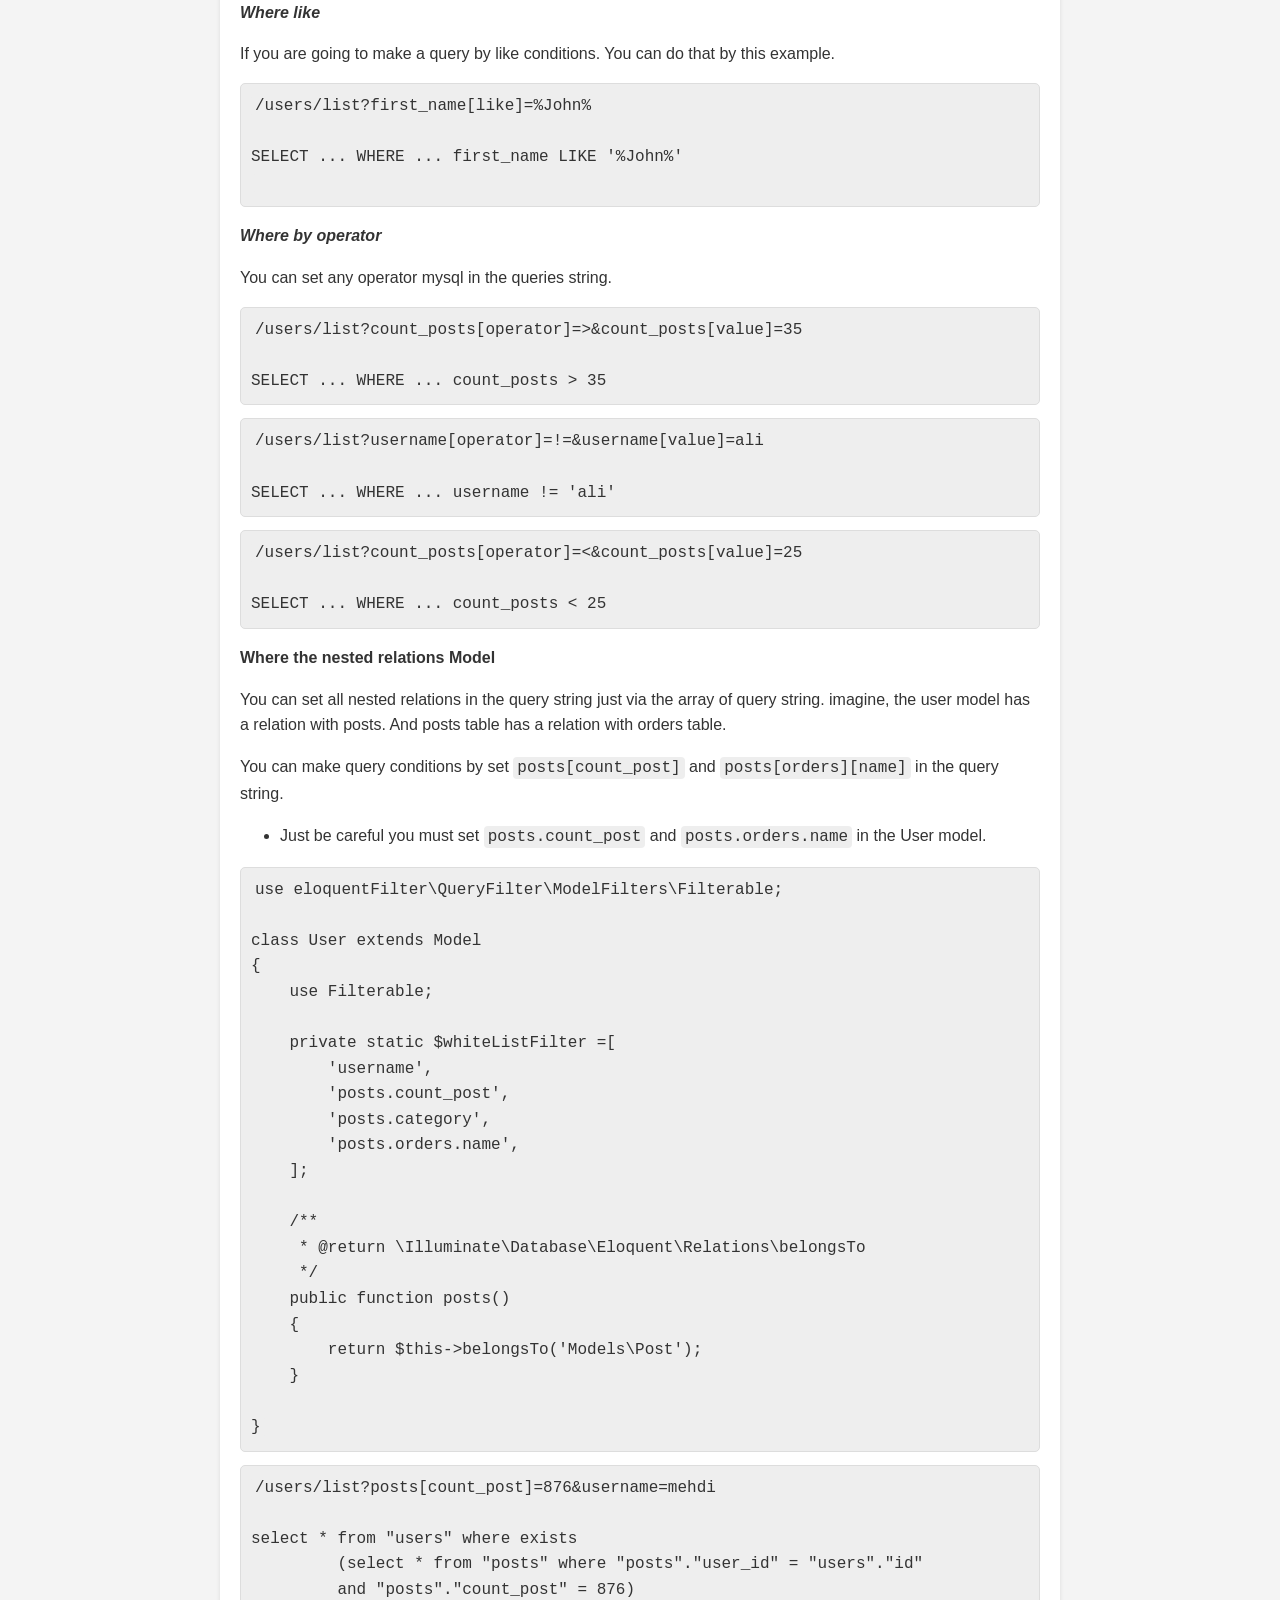
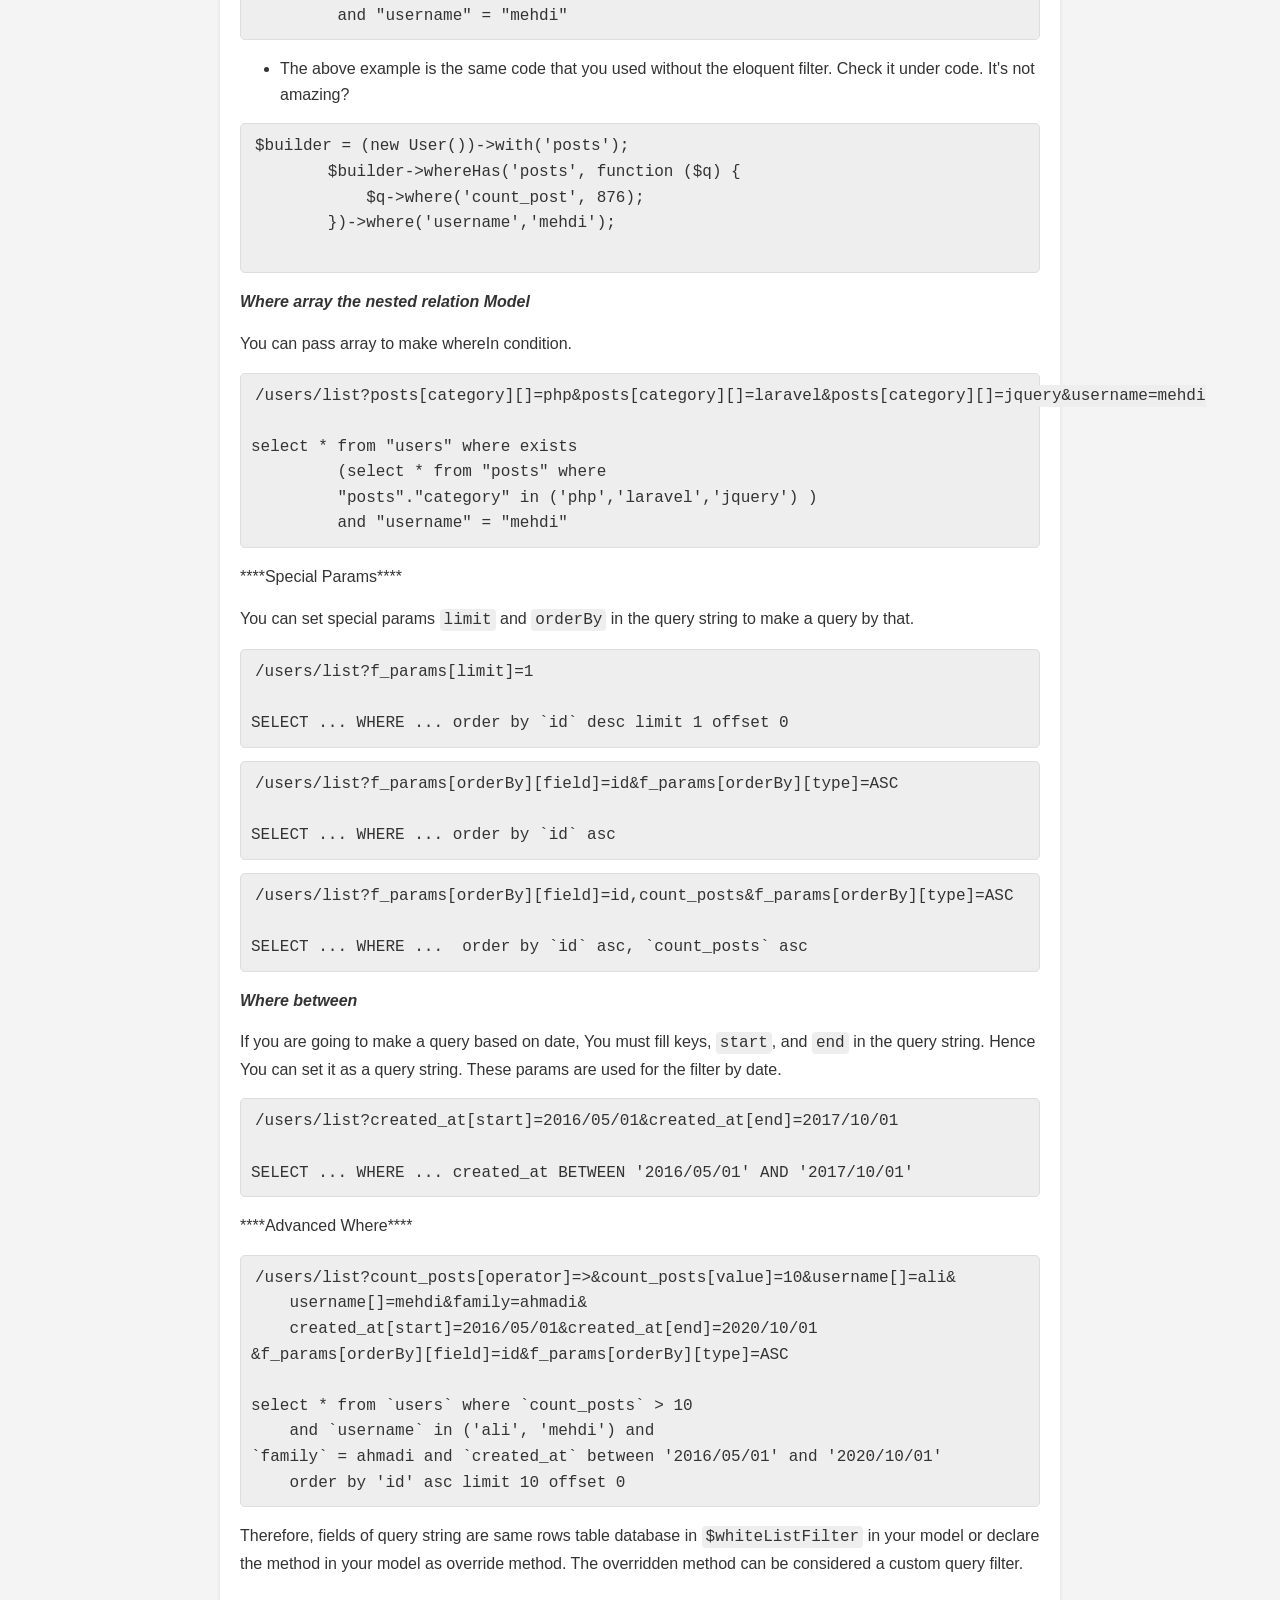
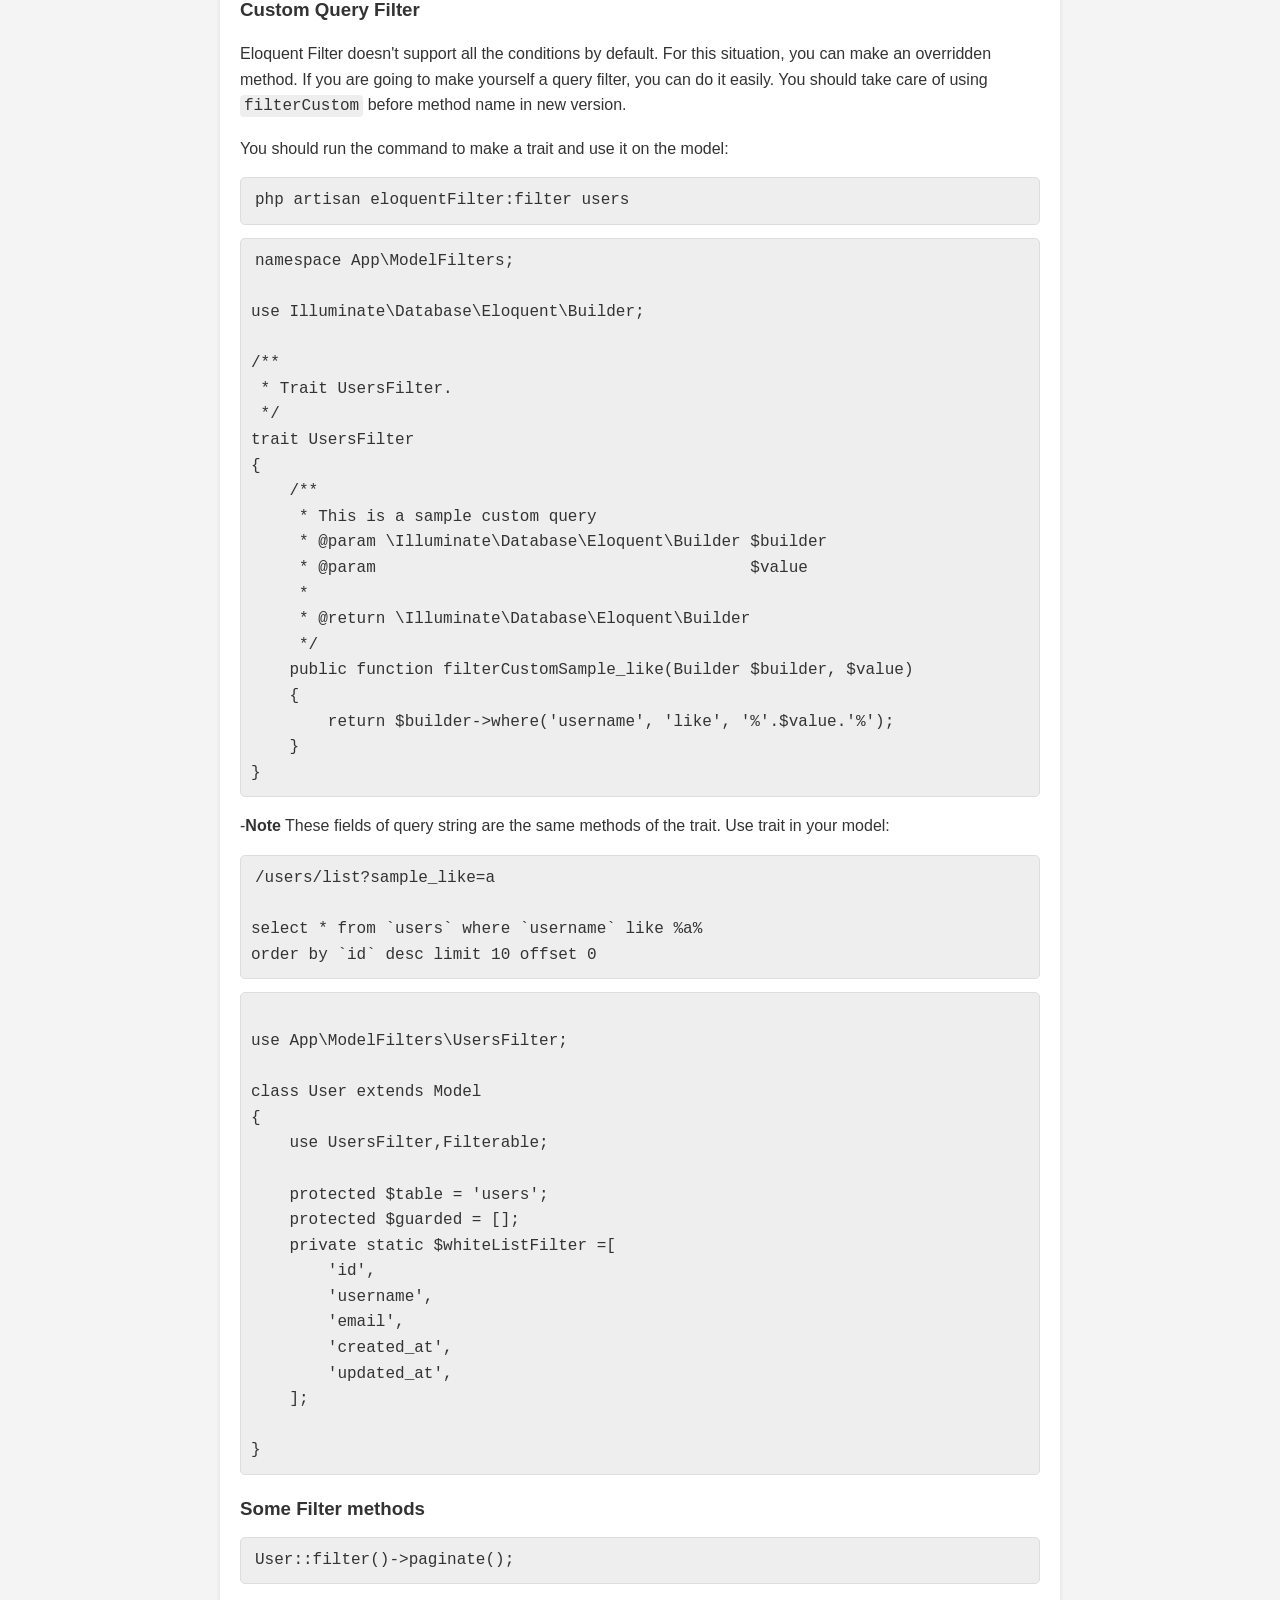
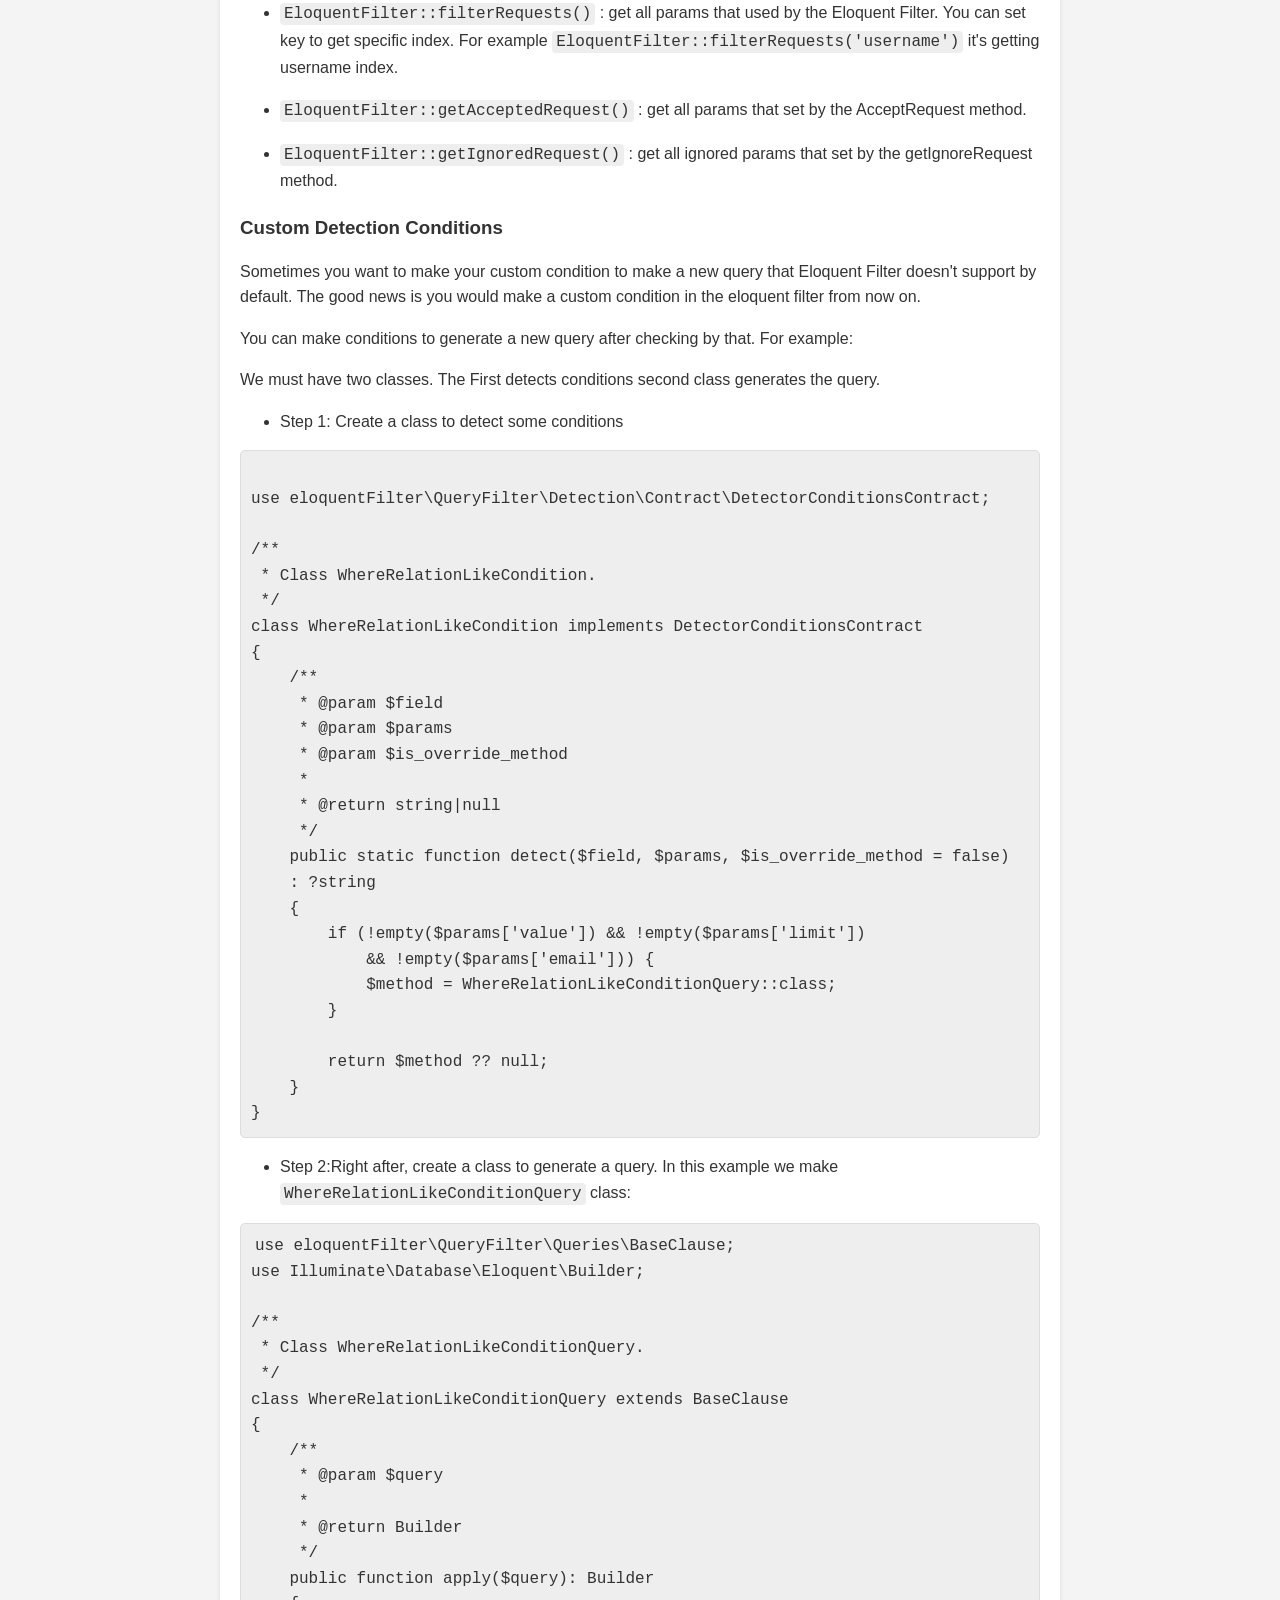
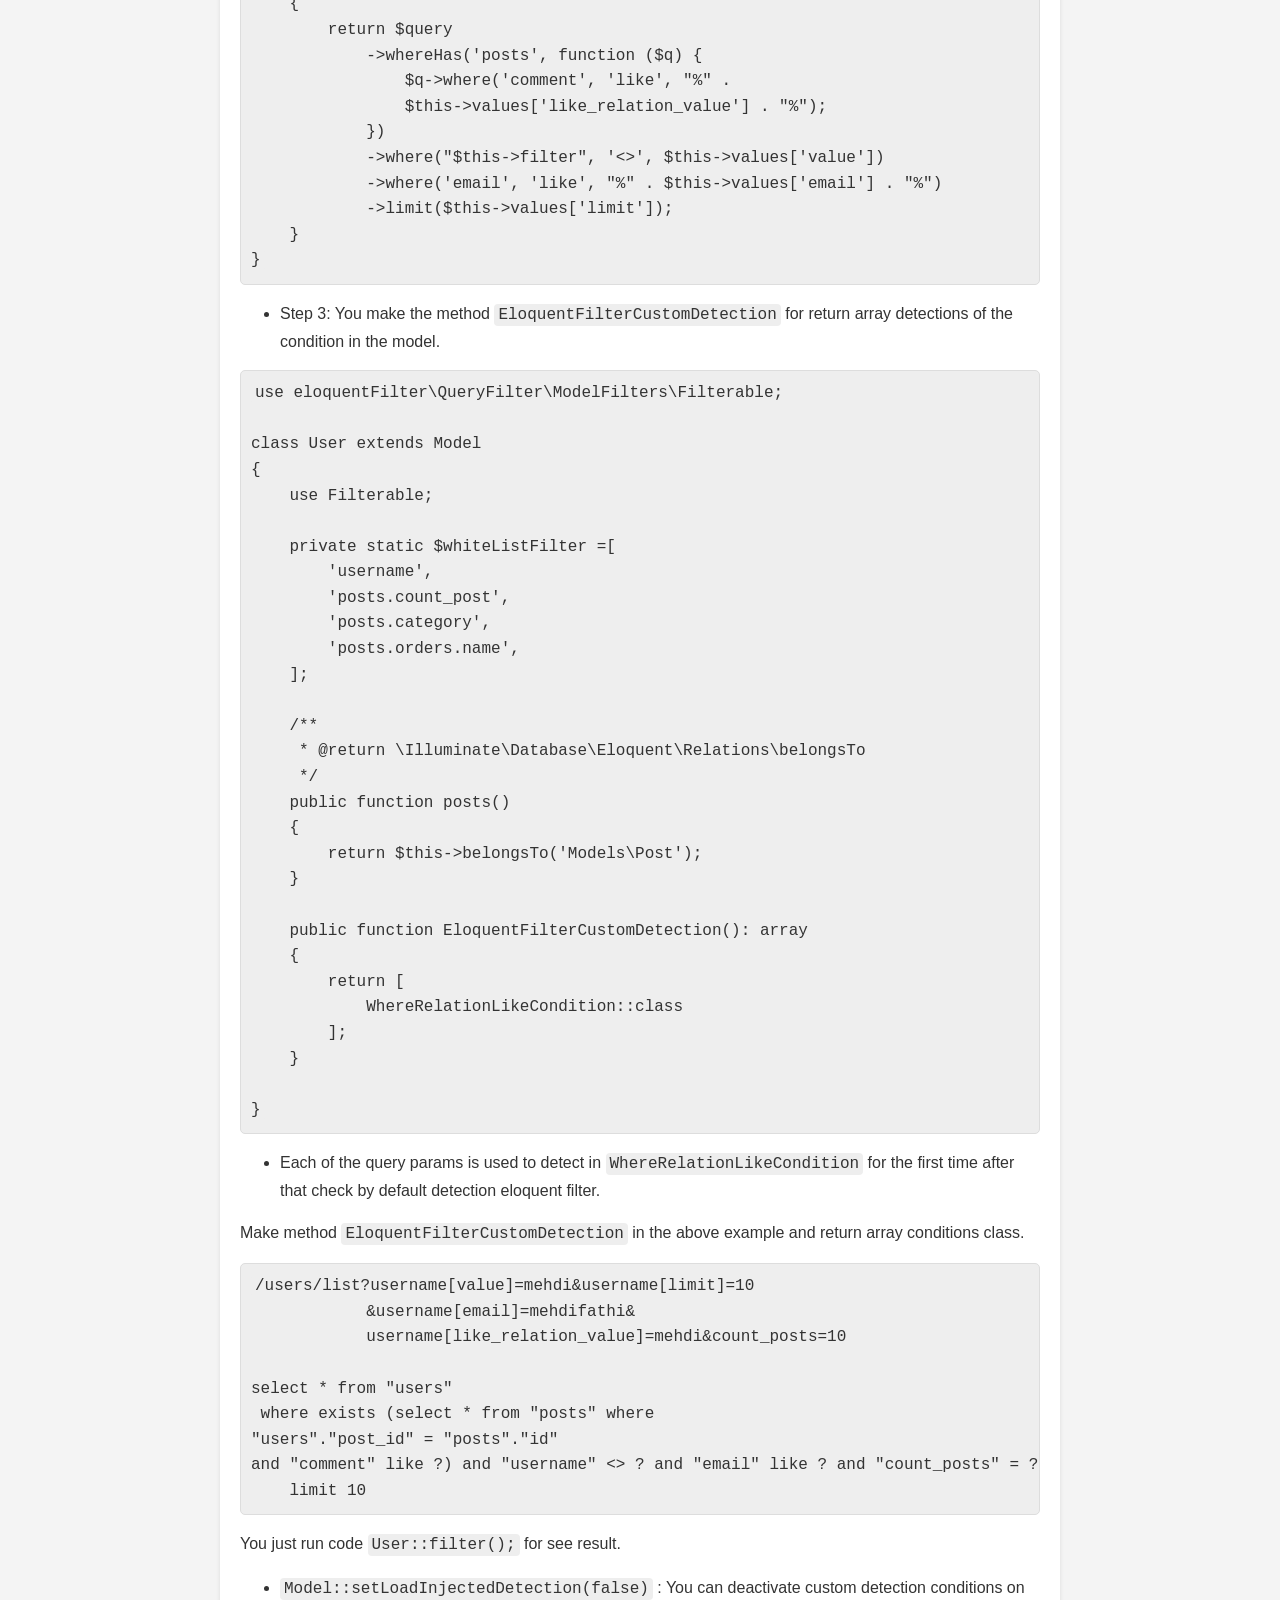
==== commit e23b82dd: "Update _index.html" ====
--- a/eloquent-filter/_index.html
+++ b/eloquent-filter/_index.html
@@ -1,265 +1,335 @@
 <!DOCTYPE html>
 <html lang="en">
 <head>
-    <meta charset="utf-8"/>
-    <meta name="viewport" content="width=device-width, initial-scale=1, shrink-to-fit=no"/>
-    <meta name="description" content=""/>
-    <meta name="author" content=""/>
-    <title>Eloquent filter</title>
-    <link rel="icon" type="image/x-icon" href="assets/img/favicon.ico"/>
-    <!-- Font Awesome icons (free version)-->
-    <script src="https://use.fontawesome.com/releases/v5.13.0/js/all.js" crossorigin="anonymous"></script>
-    <!-- Google fonts-->
-    <link href="https://fonts.googleapis.com/css?family=Saira+Extra+Condensed:500,700" rel="stylesheet"
-          type="text/css"/>
-    <link href="https://fonts.googleapis.com/css?family=Muli:400,400i,800,800i" rel="stylesheet" type="text/css"/>
-    <!-- Core theme CSS (includes Bootstrap)-->
-    <link href="css/styles.css" rel="stylesheet"/>
+    <meta charset="UTF-8">
+    <meta name="viewport" content="width=device-width, initial-scale=1.0">
+    <style>
+        body {
+            font-family: 'Arial', sans-serif;
+            line-height: 1.6;
+            margin: 20px;
+            padding: 0;
+            background: #f4f4f4;
+            color: #333;
+        }
+
+        h1, h2, h3, h4, h5, h6 {
+            margin-top: 1em;
+            margin-bottom: 0.5em;
+        }
+
+        a {
+            color: #007bff;
+            text-decoration: none;
+        }
+
+        a:hover {
+            text-decoration: underline;
+        }
+
+        code {
+            font-family: 'Courier New', monospace;
+            background-color: #eee;
+            padding: 2px 4px;
+            border-radius: 4px;
+        }
+
+        pre {
+            background-color: #eee;
+            border: 1px solid #ddd;
+            padding: 10px;
+            border-radius: 5px;
+        }
+
+        img {
+            max-width: 100%;
+            height: auto;
+        }
+
+        .container {
+            max-width: 800px;
+            margin: auto;
+            background: #fff;
+            padding: 20px;
+            border-radius: 8px;
+            box-shadow: 0 2px 4px rgba(0, 0, 0, 0.1);
+        }
+
+        table {
+            width: 100%;
+            margin-bottom: 1em;
+            border-collapse: collapse;
+        }
+
+        th, td {
+            padding: 0.5em;
+            border: 1px solid #ddd;
+        }
+
+        th {
+            background-color: #f8f8f8;
+        }
+    </style>
 </head>
-<body id="page-top">
-<!-- Navigation-->
-<nav class="navbar navbar-expand-lg navbar-dark bg-primary fixed-top" id="sideNav">
-    <a class="navbar-brand js-scroll-trigger" href="#page-top"
-    ><span class="d-block d-lg-none"></span>
-        <span class="d-none d-lg-block">
-<!--            <img class="img-fluid img-profile rounded-circle mx-auto mb-2"-->
-            <!--                                             src="assets/img/profile.jpg" alt=""/>-->
-        </span></a
-    >
-    <button class="navbar-toggler" type="button" data-toggle="collapse" data-target="#navbarSupportedContent"
-            aria-controls="navbarSupportedContent" aria-expanded="false" aria-label="Toggle navigation"><span
-            class="navbar-toggler-icon"></span></button>
-    <div class="collapse navbar-collapse" id="navbarSupportedContent">
-        <ul class="navbar-nav">
-            <li class="nav-item"><a class="nav-link js-scroll-trigger" href="#about">About</a></li>
-            <li class="nav-item"><a class="nav-link js-scroll-trigger" href="#Instalation">Instalation</a></li>
-            <li class="nav-item"><a class="nav-link js-scroll-trigger" href="#BasicUsage">Basic Usage</a></li>
-            <li class="nav-item"><a class="nav-link js-scroll-trigger" href="#skills">Skills</a></li>
-            <li class="nav-item"><a class="nav-link js-scroll-trigger" href="#interests">Interests</a></li>
-            <li class="nav-item"><a class="nav-link js-scroll-trigger" href="#awards">Awards</a></li>
-        </ul>
-    </div>
-</nav>
-<!-- Page Content-->
-<div class="container-fluid p-0">
-    <!-- About-->
-    <section class="resume-section" id="about"
-             style="background-image: url('https://raw.githubusercontent.com/mehdi-fathi/eloquent-filter/master/eloquent-filter.jpg');background-size: cover">
-        <div class="resume-section-content">
-            <h1 class="mb-10">Eloquent <span class="text-primary">Filter</span></h1>
-            <br>
-            <div style="background-color: white;opacity: 0.6">
-
-                <p class="lead mb-5 font-italic" style="color: #170000">
-                    A package for filter data of models by query string. Easy to use and full dynamic.
-                    You can generate full dynamic query with the query string.
-                    The eloquent filter is perfect for making filter or search pages.
-                    <br>
-                    The Eloquent Filter is stable on PHP 7.1,7.2,7.3,7.4 and Laravel 5.x,6.x,7.x.
-
-                </p>
-            </div>
-
-            <div class="social-icons">
-                <a class="social-icon" href="https://github.com/mehdi-fathi/eloquent-filter"><i
-                        class="fab fa-github"></i></a>
-                <a href="https://packagist.org/packages/mehdi-fathi/eloquent-filter">
-
-                    <img src="https://poser.pugx.org/mehdi-fathi/eloquent-filter/downloads"/>
-                </a>
-                <a href="https://github.com/mehdi-fathi/eloquent-filter">
-
-                    <img src="https://travis-ci.org/mehdi-fathi/eloquent-filter.svg?branch=master"/>
-                </a>
-                <a href="https://github.com/mehdi-fathi/eloquent-filter">
-                    <img src="https://img.shields.io/github/stars/mehdi-fathi/eloquent-filter"/>
-                </a>
-                <img src="https://github.com/mehdi-fathi/eloquent-filter/workflows/Run%20tests/badge.svg?branch=master"/>
-                <a href="https://packagist.org/packages/mehdi-fathi/eloquent-filter">
-
-                    <img src="https://poser.pugx.org/mehdi-fathi/eloquent-filter/v/stable"/>
-                </a>
-
-
-            </div>
-        </div>
-    </section>
-    <hr class="m-0"/>
-    <!-- Experience-->
-    <section class="resume-section" id="Instalation">
-        <div class="resume-section-content">
-            <h2 class="mb-5">Instalation</h2>
-            <div class="d-flex flex-column flex-md-row justify-content-between mb-5">
-                <div class="flex-grow-1">
-                    <h4 class="mb-0">1- Run the Composer command</h4>
-
-                    <p>
-                        For install just run this command:
-                    </p>
-                    <p>
-                        <!-- HTML generated using hilite.me -->
-                    <div style="background: #ffffff; overflow:auto;width:auto;border:solid gray;border-width:.1em .1em .1em .8em;padding:.2em .6em;"><pre
-                            style="margin: 0; line-height: 125%">  <span
-                            style="color: #FF0000; background-color: #FFAAAA">$</span> composer require mehdi<span
-                            style="color: #333333">-</span>fathi<span style="color: #333333">/</span>eloquent<span
-                            style="color: #333333">-</span>filter
-</pre>
-                    </div>
-
-                    </p>
-                </div>
-            </div>
-            <div class="d-flex flex-column flex-md-row justify-content-between mb-5">
-                <div class="flex-grow-1">
-                    <h4 class="mb-0">2- Add ServiceProvider</h4>
-                    <br>
-
-                    <span>
-                        Add eloquentFilter\ServiceProvider::class to provider app.php
-                    </span>
-
-                    <p>
-
-
-                        <!-- HTML generated using hilite.me -->
-                    <div style="background: #f8f8f8; overflow:auto;width:auto;border:solid gray;border-width:.1em .1em .1em .8em;padding:.2em .6em;"><pre
-                            style="margin: 0; line-height: 125%">
-
-'providers' => [
+<body>
+<div class="container">
+    <h1 id="[base64]">
+        Eloquent Filter <a
+            href="https://twitter.com/intent/tweet?text=Eloquent%20Filter%20adds%20custom%20filters%20to%20your%20Eloquent%20Models%20in%20Laravel%26url%3Dhttps%3A%2F%2Fgithub.com%2Fmehdi-fathi%2Feloquent-filter%26via%3Dmehdi-fathi%26hashtags%3Dlaravel%2Celoquent%2Cphp%2Cmysql%2Cdatabase%2Celoquentfilter"><img
+            src="https://img.shields.io/twitter/url/http/shields.io.svg?style=social" alt="Tweet"/></a></h1>
+    <p><img src="https://raw.githubusercontent.com/mehdi-fathi/eloquent-filter/develop/eloquent-filter.png" alt="alt text" title="eloquent-filter"/></p>
+    <p><a href="https://packagist.org/packages/mehdi-fathi/eloquent-filter"><img
+            src="https://img.shields.io/packagist/v/mehdi-fathi/eloquent-filter" alt="Latest Stable Version"/></a>
+        <img src="https://github.com/mehdi-fathi/eloquent-filter/workflows/Run%20tests/badge.svg?branch=master"
+             alt="Run tests"/>
+        <a href="https://packagist.org/packages/mehdi-fathi/eloquent-filter"><img
+                src="https://poser.pugx.org/mehdi-fathi/eloquent-filter/license" alt="License"/></a>
+        <a href="https://github.com/mehdi-fathi/eloquent-filter/stargazers"><img
+                src="https://img.shields.io/github/stars/mehdi-fathi/eloquent-filter" alt="GitHub stars"/></a>
+        <a href="https://packagist.org/packages/mehdi-fathi/eloquent-filter"><img
+                src="https://img.shields.io/packagist/dm/mehdi-fathi/eloquent-filter?color=blue"
+                alt="Monthly Downloads"/></a>
+        <a href="https://scrutinizer-ci.com/g/mehdi-fathi/eloquent-filter/?branch=master"><img
+                src="https://scrutinizer-ci.com/g/mehdi-fathi/eloquent-filter/badges/quality-score.png?b=master"
+                alt="Scrutinizer Code Quality"/></a>
+        <a href="https://codecov.io/gh/mehdi-fathi/eloquent-filter"><img
+                src="https://codecov.io/gh/mehdi-fathi/eloquent-filter/branch/develop/graph/badge.svg?token=QY9HA6NXFH"
+                alt="codecov"/></a></p>
+    <p>Eloquent Filter is a robust Laravel package providing an intuitive way to filter your Eloquent models using query
+        strings.
+        Perfect for crafting responsive APIs and complex data sets, this package seamlessly integrates with Laravel's
+        existing Eloquent models,
+        adding powerful and dynamic filtering capabilities with minimal setup.</p>
+    <p>Features:</p>
+    <ul>
+        <li>Support for complex query structures</li>
+        <li>Easy to override conditions for custom behavior</li>
+        <li>Harmonious integration with Laravel and Eloquent, including query builders</li>
+        <li>Full control over filter execution and customization</li>
+    </ul>
+    <p>We've tailored Eloquent Filter to be as flexible as you need—whether your queries are straightforward or complex.
+        With an extensive feature set, you can implement specific functionalities unique to your application with
+        ease.</p>
+    <p><strong>Note</strong> We considered what predictable features you wanted to implement no matter simple or
+        complex,
+        although we have a lot of features to make able you to implement your specific something's else.</p>
+    <h2 id="tableofcontent">Table of Content</h2>
+    <ul>
+        <li><a href="#introduction">Introduction</a></li>
+        <li><a href="#installation">Installation</a></li>
+        <li><a href="#basic-usage">Basic Usage</a>
+            <ul>
+                <li><a href="#config-model-and-set-whitelist">Config Model</a></li>
+                <li><a href="#use-in-controller">Use in Controller</a></li>
+                <li><a href="#simple-examples">Simple Examples</a></li>
+                <li><a href="#custom-query-filter">Custom Query Filter</a></li>
+                <li><a href="#custom-detection-condition">Custom Detection Condition</a></li>
+            </ul>
+        </li>
+        <li><a href="#configuring">Configuring</a>
+            <ul>
+                <li><a href="#publish-config">Publish Config</a></li>
+                <li><a href="#config">Config</a></li>
+                <li><a href="#alias">Alias</a></li>
+            </ul>
+        </li>
+        <li><a href="#query-builder">Query Builder</a>
+            <ul>
+                <li><a href="#db-introduction">Introduction</a></li>
+            </ul>
+        </li>
+        <li><a href="#magic-methods">Magic Methods</a>
+            <ul>
+                <li><a href="#request-filter">Request Filter</a></li>
+                <li><a href="#response-filter">Response Filter</a></li>
+                <li><a href="#macro-Methods">Macro Methods</a></li>
+                <li><a href="#black-list-detections">Black List Detections</a></li>
+            </ul>
+        </li>
+    </ul>
+    <h2 id="requirements">Requirements</h2>
+    <ul>
+        <li>PHP 8.0,8.1,8.2</li>
+        <li>Laravel 8.x,9.x,10.x(New)</li>
+    </ul>
+    <h3 id="versioninformation">Version information</h3>
+    <p>The Eloquent Filter has reached more than 100,000 installations recently, so I made a decision to release version
+        4.0 with 2 new features.</p>
+    <p>The current version supports:</p>
+    <ul>
+        <li>Support query builder along with eloquent</li>
+        <li>Set a specific name fo custom methods</li>
+    </ul>
+    <table>
+        <thead>
+        <tr>
+            <th>Version</th>
+            <th>Illuminate</th>
+            <th>Status</th>
+            <th>PHP Version</th>
+        </tr>
+        </thead>
+        <tbody>
+        <tr>
+            <td>^4.0</td>
+            <td>4.x.x - 4.x.x</td>
+            <td>Active support</td>
+            <td>&gt;= 8.0</td>
+        </tr>
+        <tr>
+            <td>^3.0</td>
+            <td>3.2.x - 3.4.x</td>
+            <td>End of life</td>
+            <td>&gt;= 8.0</td>
+        </tr>
+        <tr>
+            <td>^3.0</td>
+            <td>3.0.0 - 3.0.5</td>
+            <td>End of life</td>
+            <td>&gt;= 7.4.0</td>
+        </tr>
+        <tr>
+            <td>^2.0</td>
+            <td>2.0.0 - 2.6.7</td>
+            <td>End of life</td>
+            <td>&lt;= 7.4.0</td>
+        </tr>
+        </tbody>
+    </table>
+    <h2 id="introduction">Introduction</h2>
+    <p>Conceivably, you would face challenges if you've done a task as an end-point in which there are some queries with
+        many advanced options.</p>
+    <p>Let's say we want to make an advanced search page with multiple filter options.</p>
+    <p>
+        <img src="https://raw.githubusercontent.com/mehdi-fathi/mehdi-fathi.github.io/master/eloquent-filter/assets/img/Esfand-05-1399%2022-23-21.gif"
+             alt="alt text" title="sample 1 eloquent-filter"/></p>
+    <h3 id="asimpleimplementationwithouteloquentfilter">A simple implementation without Eloquent Filter</h3>
+    <p>The Resource URI would be look like:
+        /users/index?age_more_than=25&amp;gender=male&amp;created_at=25-09-2019</p>
+    <p>And a simple implementation in the Controller would look like :</p>
+    <pre><code class="language-php">&lt;?php
+
+namespace App\Http\Controllers;
+
+use App\User;
+use Illuminate\Http\Request;
+
+class UserController extends Controller
+{
+    public function index(Request $request)
+    {
+        $users = User::where('is_active', true);
+
+        if ($request-&gt;has('age_more_than')) {
+            $users-&gt;where('age', '&gt;', $request-&gt;age_more_than);
+        }
+
+        if ($request-&gt;has('gender')) {
+            $users-&gt;where('gender', $request-&gt;gender);
+        }
+
+        if ($request-&gt;has('created_at')) {
+            $users-&gt;where('created_at','&gt;=', $request-&gt;created_at);
+        }
+
+        return json_encode($users-&gt;get());
+    }
+}
+</code></pre>
+    <p>This solution is simple and that works well but not for an enterprise project.
+        But you'd have to add a condition for each filter you need.
+        Especially if you would make more complex filtering, your code can become a monster quickly! :boom:</p>
+    <p>Hence, Eloquent Filter is ready for to you get rid of complexity in addition to saving time.</p>
+    <h3 id="asimpleimplementationwitheloquentfilter">A simple implementation with Eloquent Filter</h3>
+    <p>Eloquent Filter can help you to fix that ``problem. Just you will set query string to work with that.
+        It would make your own query automatically and systematically while you can control them.</p>
+    <p>Right After installing Eloquent Filter, the request URI would be like this:
+        /users/list?age_more_than[operator]=&gt;&amp;age[value]=35&amp;gender=male&amp;created_at[operator]==&gt;&amp;created_at[value]=25-09-2019</p>
+    <p>And in the Controller, You just need that one line:</p>
+    <pre><code class="language-php">/**
+ * Class UsersController.
+ */
+
+namespace App\Http\Controllers;
+
+use App\User;
+
+class UsersController
+{
+    public function list()
+    {
+        return User::filter()-&gt;get();
+    }
+}
+</code></pre>
+    <p>By Eloquent filter implementation, you can use all the documented filters!</p>
+    <h2 id="installation">Installation</h2>
+    <p>1- Run the following command in your project directory to add the Eloquent Filter as a dependency</p>
+    <pre><code>    $ composer require mehdi-fathi/eloquent-filter
+  </code></pre>
+    <ul>
+        <li><p><strong>Note</strong> for Laravel versions older than 5.8 you should install version 2.2.5</p>
+            <pre><code>  $ composer require mehdi-fathi/eloquent-filter:2.2.5</code></pre>
+        </li>
+        <li><p><strong>Note</strong> We support auto-discovery but you can check them.</p>
+        </li>
+    </ul>
+    <p>2- Add <code>eloquentFilter\ServiceProvider::class</code> to provider app.php</p>
+    <pre><code class="language-php">'providers' =&gt; [
   /*
    * Package Service Providers...
    */
     eloquentFilter\ServiceProvider::class
-],
-</pre>
-                    </div>
-                    </p>
-
-                </div>
-            </div>
-            <div class="d-flex flex-column flex-md-row justify-content-between mb-5">
-                <div class="flex-grow-1">
-                    <h4 class="mb-0">3- Add Facade </h4>
-                    <br>
-                    <p>
-                        Add Facade 'EloquentFilter' => eloquentFilter\Facade\EloquentFilter::class to aliases app.php
-                    </p>
-
-                    <p>
-
-
-                        <!-- HTML generated using hilite.me -->
-                    <div style="background: #f8f8f8; overflow:auto;width:auto;border:solid gray;border-width:.1em .1em .1em .8em;padding:.2em .6em;"><pre
-                            style="margin: 0; line-height: 125%">
-
-'alias' => [
+]
+</code></pre>
+    <p>3- Add Facade <code>'EloquentFilter' =&gt; eloquentFilter\Facade\EloquentFilter::class</code> to aliases app.php
+    </p>
+    <pre><code class="language-php">'alias' =&gt; [
   /*
    * Facade alias...
    */
-    'EloquentFilter' => eloquentFilter\Facade\EloquentFilter::class,
+    'EloquentFilter' =&gt; eloquentFilter\Facade\EloquentFilter::class,
 ],
-</pre>
-                    </div>
-                    </p>
-                </div>
-            </div>
-
-        </div>
-    </section>
-
-    <section class="resume-section" id="BasicUsage">
-        <div class="d-flex flex-column flex-md-row justify-content-between mb-5">
-            <div class="flex-grow-1">
-                <h3 class="mb-0">Basic Usage
-                </h3>
-                <div>
-
-                    <div class="subheading mb-3">Config your model</div>
-                    <p>
-                        Add Filterable trait to your models and set fields that you will want filter in
-                        whitelist.You
-                        can override this method in your models.
-                    </p>
-
-                    <!-- HTML generated using hilite.me -->
-                    <div style="background: #f8f8f8; overflow:auto;width:auto;border:solid gray;border-width:.1em .1em .1em .8em;padding:.2em .6em;"><pre
-                            style="margin: 0; line-height: 125%">use eloquentFilter\QueryFilter\ModelFilters\Filterable;
+</code></pre>
+    <p>That's it enjoy! :boom:</p>
+    <h2 id="basicusage">Basic Usage</h2>
+    <h3 id="configmodelandsetwhitelist">Config Model and set whitelist</h3>
+    <p>Add the <code>Filterable</code> trait to yourself models and set fields in the whitelist array in which you will
+        want to use of filter .
+        You can override this method in your models as well.</p>
+    <pre><code class="language-php">use eloquentFilter\QueryFilter\ModelFilters\Filterable;
 
 class User extends Model
 {
     use Filterable;
-
+    
     private static $whiteListFilter =[
-        &#39;id&#39;,
-        &#39;username&#39;,
-        &#39;email&#39;,
-        &#39;created_at&#39;,
-        &#39;updated_at&#39;,
+        'id',
+        'username',
+        'email',
+        'created_at',
+        'updated_at',
     ];
 }
-</pre>
-                    </div>
-                    <br>
-                    <p>
-                        You can set * char for filter in all fields as like below example:
-
-                    </p>
-
-                    <div style="background: #f8f8f8; overflow:auto;width:auto;border:solid gray;border-width:.1em .1em .1em .8em;padding:.2em .6em;"><pre
-                            style="margin: 0; line-height: 125%">
-private static $whiteListFilter = ['*'];
-                    </pre>
-                    </div>
-                    <br>
-                    <p>You can add or set <code>$whiteListFilter</code> on the fly in your method.For example:</p>
-
-                </div>
-
-                <div>
-
-                    <div class="subheading mb-3">
-                        Set array to WhiteListFilter
-                    </div>
-                    <p>
-                        Note that this method override $whiteListFilter
-                    </p>
-
-                    <!-- HTML generated using hilite.me -->
-                    <div style="background: #f8f8f8; overflow:auto;width:auto;border:solid gray;border-width:.1em .1em .1em .8em;padding:.2em .6em;"><pre
-                            style="margin: 0; line-height: 125%">
-User::setWhiteListFilter(['name']);
-</pre>
-                    </div>
-                    <br>
-                    <p>
-                        You can set * char for filter in all fields as like below example:
-
-                    </p>
-
-                    <div style="background: #f8f8f8; overflow:auto;width:auto;border:solid gray;border-width:.1em .1em .1em .8em;padding:.2em .6em;"><pre
-                            style="margin: 0; line-height: 125%">
-private static $whiteListFilter = ['*'];
-                    </pre>
-                    </div>
-                    <br>
-                    <p>You can add or set <code>$whiteListFilter</code> on the fly in your method.For example:</p>
-
-                </div>
-
-
-                <div>
-
-                    <div class="subheading mb-3">
-                        Use in your controller
-                    </div>
-                    <p>
-                        Change your code on controller as like below example:
-
-                    </p>
-
-                    <!-- HTML generated using hilite.me -->
-                    <div style="background: #f8f8f8; overflow:auto;width:auto;border:solid gray;border-width:.1em .1em .1em .8em;padding:.2em .6em;"><pre
-                            style="margin: 0; line-height: 125%">
+</code></pre>
+    <ul>
+        <li>You can set <code>*</code> char for that filter in all fields aslike below example:</li>
+    </ul>
+    <pre><code class="language-php">private static $whiteListFilter = ['*'];
+</code></pre>
+    <p>You able add or set <code>$whiteListFilter</code> on the fly in your method. For example:</p>
+    <p><em><strong>Set array to WhiteListFilter</strong></em></p>
+    <ul>
+        <li><strong>Note</strong> This method override <code>$whiteListFilter</code> array</li>
+    </ul>
+    <pre><code class="language-php">User::setWhiteListFilter(['name']);
+</code></pre>
+    <p><em><strong>Add new field to WhiteListFilter</strong></em></p>
+    <pre><code class="language-php">User::addWhiteListFilter('name');
+</code></pre>
+    <h3 id="useincontroller">Use in Controller</h3>
+    <p>Change your code the controller of the laravel project as like below example:</p>
+    <pre><code class="language-php">
 namespace App\Http\Controllers;
 
 /**
@@ -270,191 +340,122 @@
 
     public function list()
     {
-          if (!empty(request()->get('username'))) {
-
-              $users = User::ignoreRequest('perpage')->filter()->with('posts')
-                        ->orderByDesc('id')->paginate(request()->get('perpage'),['*'],'page');
+          if (!empty(request()-&gt;get('username'))) {
+          
+              $users = User::ignoreRequest('perpage')
+                        -&gt;filter()
+                        -&gt;with('posts')
+                        -&gt;orderByDesc('id')
+                        -&gt;paginate(request()-&gt;get('perpage'),['*'],'page');
 
           } else {
               $users = User::filter(
-                ['username' => ['mehdi','ali']]
-                )->with('posts')->orderByDesc('id')->paginate(10,['*'],'page');
+                ['username' =&gt; ['mehdi','ali']]           
+                )-&gt;with('posts')
+                -&gt;orderByDesc('id')
+                -&gt;paginate(10,['*'],'page');
           }
     }
 }
-</pre>
-                    </div>
-
-                    <br>
-                    <p>
-                        <ul>
-                            <li>
-                    <p>Note that Eloquent filter by default using query string to make query. Also you can set array
-                        to <code>filter</code> method Model for make
-                        your own custom condition without querystring.</p>
-                    </li>
-                    <li>
-                        <p>Note that you must unset your own param as perpage. Just you can set page param for
-                            paginate this param ignore from filter.</p>
-                    </li>
-                    </ul>
-                    <p>You can ignore some request param by use of code it</p>
-                    <div style="background: #f8f8f8; overflow:auto;width:auto;border:solid gray;border-width:.1em .1em .1em .8em;padding:.2em .6em;"><pre
-                            style="margin: 0; line-height: 125%">
-User::ignoreRequest(['perpage'])->filter()->paginate(request()->get('perpage'), ['*'], 'page');
-                        </pre>
-                    </div>
-                    </p>
-                    <p>Call <code>ignoreRequest</code> will ignore some request that you don't want to use in
-                        conditions eloquent filter.
-                        For example perpage param will never be in the conditions eloquent filter. it's releated to
-                        paginate method.
-                        <code>page</code> param ignore by default in the Eloquent filter.</p>
-                </div>
-
-
-                <div>
-
-                    <div class="subheading mb-3">
-                        Simple Examples
-                    </div>
-                    <p>
-                        You just pass data blade form to query string or generate query string in controller
-                        method.For example:
-
-                    </p>
-
-                    <div>
-
-                        <h5>Simple Where
-
-                        </h5>
-
-                        <!-- HTML generated using hilite.me -->
-                        <div style="background: #f8f8f8; overflow:auto;width:auto;border:solid gray;border-width:.1em .1em .1em .8em;padding:.2em .6em;"><pre
-                                style="margin: 0; line-height: 125%">
-/users/list?email=mehdifathi.developer@gmail.com
+</code></pre>
+    <p>-<strong>Note</strong> The Eloquent Filter config by default uses the query string to make queries in Laravel.
+        Although, you can set the collection data in the <code>filter</code> method Model for making your own custom
+        condition without query string.</p>
+    <p>-<strong>Note</strong> Therefore you must unset yourself param as perpage. Just you can set page param for
+        paginate this param ignore from the filter.</p>
+    <ul>
+        <li>You can ignore some request params via use of the bellow code.</li>
+    </ul>
+    <pre><code class="language-php">
+User::ignoreRequest(['perpage'])
+            -&gt;filter()
+            -&gt;paginate(request()-&gt;get('perpage'), ['*'], 'page');
+</code></pre>
+    <p>Call <code>ignoreRequest</code> that will ignore some requests that you don't want to use in conditions of
+        eloquent filter.
+        e.g: the perpage param will never be in the conditions eloquent filter.
+        it's related to the paginate method. <code>page</code> param ignore by default in Eloquent Filter of Laravel.
+    </p>
+    <ul>
+        <li>You can filter some request params as acceptable filter.</li>
+    </ul>
+    <pre><code class="language-php">
+User::AcceptRequest(['username','id'])
+            -&gt;filter()
+            -&gt;paginate(request()-&gt;get('perpage'), ['*'], 'page');
+</code></pre>
+    <p>Call <code>AcceptRequest</code> will accept requests in which you want to use in conditions Eloquent Filter.
+        e.g: <code>username</code> and <code>id</code> key will be in the conditions eloquent filter.</p>
+    <p>-<strong>Note</strong> Just in case, you must set <code>$whiteListFilter</code> in Models. Aim of the method
+        avert to manipulation query string by a bad user.</p>
+    <h3 id="simpleexamples">Simple Examples</h3>
+    <p>You just pass data form as query string. For example:</p>
+    <p><strong>Simple Where</strong></p>
+    <pre><code>/users/list?email=mehdifathi.developer@gmail.com
 
 SELECT ... WHERE ... email = 'mehdifathi.developer@gmail.com'
-</pre>
-                        </div>
-                        <br>
-                        <!-- HTML generated using hilite.me -->
-                        <div style="background: #f8f8f8; overflow:auto;width:auto;border:solid gray;border-width:.1em .1em .1em .8em;padding:.2em .6em;"><pre
-                                style="margin: 0; line-height: 125%">
-/users/list?first_name=mehdi&last_name=fathi
+</code></pre>
+    <pre><code>/users/list?first_name=mehdi&amp;last_name=fathi
 
 SELECT ... WHERE ... first_name = 'mehdi' AND last_name = 'fathi'
-</pre>
-                        </div>
-                        <br>
-
-                        <!-- HTML generated using hilite.me -->
-                        <div style="background: #f8f8f8; overflow:auto;width:auto;border:solid gray;border-width:.1em .1em .1em .8em;padding:.2em .6em;"><pre
-                                style="margin: 0; line-height: 125%">
-/users/list?username[]=ali&username[]=ali22&family=ahmadi
-
-SELECT ... WHERE ... username = 'ali' OR username = 'ali22' AND family = 'ahmadi'
-</pre>
-                        </div>
-
-                    </div>
-
-                    <br>
-                    <div>
-
-                        <h5>
-                            Where like
-                        </h5>
-
-                        <span>
-                                If you are going to make query by like conditions. You can do it that by this example.
-                                <br>
-                            </span>
-
-                        <!-- HTML generated using hilite.me -->
-                        <div style="background: #f8f8f8; overflow:auto;width:auto;border:solid gray;border-width:.1em .1em .1em .8em;padding:.2em .6em;"><pre
-                                style="margin: 0; line-height: 125%">
-/users/list?first_name[like]=%John%
+</code></pre>
+    <ul>
+        <li>If you send date format <code>Y-m-d</code> we will work like <code>WhereDate()</code> method Laravel.</li>
+    </ul>
+    <p><em><strong>Where In</strong></em></p>
+    <p>This example make method <code>whereIn</code>.</p>
+    <pre><code>/users/list?username[]=ali&amp;username[]=ali22&amp;family=ahmadi
+
+SELECT ... WHERE ... username in ('ali','ali22') AND family = 'ahmadi'
+</code></pre>
+    <p><em><strong>OrWhere</strong></em></p>
+    <p>This example make method <code>orWhere()</code>.</p>
+    <pre><code>/users/list?name=mehdi&amp;username=fathi&amp;or[username]=ali
+
+SELECT ... WHERE ... name = 'mehdi' AND username = 'fathi' or username = 'ali'
+</code></pre>
+    <p><em><strong>Where like</strong></em></p>
+    <p>If you are going to make a query by like conditions. You can do that by this example.</p>
+    <pre><code>/users/list?first_name[like]=%John%
 
 SELECT ... WHERE ... first_name LIKE '%John%'
-</pre>
-                        </div>
-
-
-                    </div>
-                    <br>
-
-                    <div>
-
-                        <h5>
-                            Where by operator
-                        </h5>
-
-                        <span>
-                                You can set any operator mysql in query string.
-                                <br>
-                                <br>
-                            </span>
-
-                        <!-- HTML generated using hilite.me -->
-                        <div style="background: #f8f8f8; overflow:auto;width:auto;border:solid gray;border-width:.1em .1em .1em .8em;padding:.2em .6em;"><pre
-                                style="margin: 0; line-height: 125%">
-/users/list?count_posts[operator]=>&count_posts[value]=35
-
-SELECT ... WHERE ... count_posts > 35
-</pre>
-                        </div>
-
-                        <!-- HTML generated using hilite.me -->
-                        <div style="background: #f8f8f8; overflow:auto;width:auto;border:solid gray;border-width:.1em .1em .1em .8em;padding:.2em .6em;"><pre
-                                style="margin: 0; line-height: 125%">
-/users/list?username[operator]=!=&username[value]=ali
+
+</code></pre>
+    <p><em><strong>Where by operator</strong></em></p>
+    <p>You can set any operator mysql in the queries string.</p>
+    <pre><code>/users/list?count_posts[operator]=&gt;&amp;count_posts[value]=35
+
+SELECT ... WHERE ... count_posts &gt; 35
+</code></pre>
+    <pre><code>/users/list?username[operator]=!=&amp;username[value]=ali
 
 SELECT ... WHERE ... username != 'ali'
-</pre>
-                        </div>
-
-                        <!-- HTML generated using hilite.me -->
-                        <div style="background: #f8f8f8; overflow:auto;width:auto;border:solid gray;border-width:.1em .1em .1em .8em;padding:.2em .6em;"><pre
-                                style="margin: 0; line-height: 125%">
-/users/list?count_posts[operator]=<&count_posts[value]=25
-
-SELECT ... WHERE ... count_posts < 25
-</pre>
-                        </div>
-
-
-                    </div>
-
-                </div>
-
-                <div>
-
-                    <br>
-                    <div class="subheading mb-3">
-                        Where nested relation Model (New feature 🔥)
-                    </div>
-                    <p>
-                        You can set all nested relation in the query string just by the array query string. For
-                        example, the user model has a relation with posts. and posts table has a relation with
-                        orders. You can make query condition by set 'posts[count_post]' and 'posts[orders][name]' in
-                        the query string. Just be careful you must set 'posts.count_post' and 'posts.orders.name' in
-                        the User model.
-                    </p>
-
-                    <!-- HTML generated using hilite.me -->
-                    <div style="background: #f8f8f8; overflow:auto;width:auto;border:solid gray;border-width:.1em .1em .1em .8em;padding:.2em .6em;"><pre
-                            style="margin: 0; line-height: 125%">
-use eloquentFilter\QueryFilter\ModelFilters\Filterable;
+</code></pre>
+    <pre><code>/users/list?count_posts[operator]=&lt;&amp;count_posts[value]=25
+
+SELECT ... WHERE ... count_posts &lt; 25
+</code></pre>
+    <p><strong>Where the nested relations Model</strong></p>
+    <p>You can set all nested relations in the query string just via the array of query string. imagine, the user model
+        has a relation with posts.
+        And posts table has a relation with orders table.</p>
+    <p>You can make query conditions by set <code>posts[count_post]</code> and <code>posts[orders][name]</code> in the
+        query string.</p>
+    <ul>
+        <li>Just be careful you must set <code>posts.count_post</code> and <code>posts.orders.name</code> in the User
+            model.
+        </li>
+    </ul>
+    <pre><code class="language-php">use eloquentFilter\QueryFilter\ModelFilters\Filterable;
 
 class User extends Model
 {
     use Filterable;
-
+   
     private static $whiteListFilter =[
         'username',
         'posts.count_post',
+        'posts.category',
         'posts.orders.name',
     ];
 
@@ -463,204 +464,117 @@
      */
     public function posts()
     {
-        return $this->belongsTo('Tests\Models\Post');
-    }
-
-}
-</pre>
-                    </div>
-                    <br>
-
-
-                    <div style="background: #f8f8f8; overflow:auto;width:auto;border:solid gray;border-width:.1em .1em .1em .8em;padding:.2em .6em;"><pre
-                            style="margin: 0; line-height: 125%">
-/users/list?posts[count_post]=876&username=mehdi
-
-select * from "users" where exists
-         (select * from "posts" where
-         "posts"."user_id" = "users"."id"
-         and "posts"."count_post" = 876)
-         and "username" = "mehdi"
-                        </pre>
-                    </div>
-
-                    <ul>
-                        <li>The above example as the same code that you use without the eloquent filter. Check it
-                            under code
-                        </li>
-                    </ul>
-
-                    <div style="background: #f8f8f8; overflow:auto;width:auto;border:solid gray;border-width:.1em .1em .1em .8em;padding:.2em .6em;"><pre
-                            style="margin: 0; line-height: 125%">
-$user = new User();
-$builder = $user->with('posts');
-        $builder->whereHas('posts', function ($q) {
-            $q->where('count_post', 876);
-        })->where('username','mehdi');
-                        </pre>
-                    </div>
-                </div>
-
-
-                <div>
-
-                    <div class="subheading mb-3">
-                        Special Params
-                    </div>
-                    <p>You can set special params <code>limit</code> and <code>orderBy</code> in query string for
-                        make query by that.</p>
-
-                    <div>
-
-                        <!-- HTML generated using hilite.me -->
-                        <div style="background: #f8f8f8; overflow:auto;width:auto;border:solid gray;border-width:.1em .1em .1em .8em;padding:.2em .6em;"><pre
-                                style="margin: 0; line-height: 125%">
-/users/list?f_params[limit]=1
+        return $this-&gt;belongsTo('Models\Post');
+    }
+
+}
+</code></pre>
+    <pre><code>/users/list?posts[count_post]=876&amp;username=mehdi
+
+select * from &quot;users&quot; where exists 
+         (select * from &quot;posts&quot; where &quot;posts&quot;.&quot;user_id&quot; = &quot;users&quot;.&quot;id&quot; 
+         and &quot;posts&quot;.&quot;count_post&quot; = 876)
+         and &quot;username&quot; = &quot;mehdi&quot;
+</code></pre>
+    <ul>
+        <li>The above example is the same code that you used without the eloquent filter. Check it under code. It's not
+            amazing?
+        </li>
+    </ul>
+    <pre><code class="language-php">$builder = (new User())-&gt;with('posts');
+        $builder-&gt;whereHas('posts', function ($q) {
+            $q-&gt;where('count_post', 876);
+        })-&gt;where('username','mehdi');
+
+</code></pre>
+    <p><em><strong>Where array the nested relation Model</strong></em></p>
+    <p>You can pass array to make whereIn condition.</p>
+    <pre><code>/users/list?posts[category][]=php&amp;posts[category][]=laravel&amp;posts[category][]=jquery&amp;username=mehdi
+
+select * from &quot;users&quot; where exists 
+         (select * from &quot;posts&quot; where 
+         &quot;posts&quot;.&quot;category&quot; in ('php','laravel','jquery') )
+         and &quot;username&quot; = &quot;mehdi&quot;
+</code></pre>
+    <p>****Special Params****</p>
+    <p>You can set special params <code>limit</code> and <code>orderBy</code> in the query string to make a query by
+        that.</p>
+    <pre><code>/users/list?f_params[limit]=1
 
 SELECT ... WHERE ... order by `id` desc limit 1 offset 0
-</pre>
-                        </div>
-                        <br>
-                        <!-- HTML generated using hilite.me -->
-                        <div style="background: #f8f8f8; overflow:auto;width:auto;border:solid gray;border-width:.1em .1em .1em .8em;padding:.2em .6em;"><pre
-                                style="margin: 0; line-height: 125%">
-/users/list?f_params[orderBy][field]=id&f_params[orderBy][type]=ASC
-
-SELECT ... WHERE ... order by `id` ASC limit 10 offset 0
-</pre>
-                        </div>
-                        <br>
-
-                    </div>
-
-                    <br>
-                    <div>
-
-                        <h5>
-                            Where like
-                        </h5>
-
-                        <span>
-                                If you are going to make query by like conditions. You can do it that by this example.
-                                <br>
-                            </span><br>
-
-
-                        <!-- HTML generated using hilite.me -->
-                        <div style="background: #f8f8f8; overflow:auto;width:auto;border:solid gray;border-width:.1em .1em .1em .8em;padding:.2em .6em;"><pre
-                                style="margin: 0; line-height: 125%">
-/users/list?first_name[like]=%John%
-
-SELECT ... WHERE ... first_name LIKE '%John%'
-</pre>
-                        </div>
-
-
-                    </div>
-                    <br>
-
-                    <div>
-
-                        <h5>
-                            Where between
-                        </h5>
-
-                        <span>
-                                <p>If you are going to make query whereBetween.You must fill keys <code>start</code> and <code>end</code> in query string.
-you can set it on query string as you know. this params is good fit for filter by date.</p>
-                            </span>
-
-                        <!-- HTML generated using hilite.me -->
-                        <div style="background: #f8f8f8; overflow:auto;width:auto;border:solid gray;border-width:.1em .1em .1em .8em;padding:.2em .6em;"><pre
-                                style="margin: 0; line-height: 125%">
-/users/list?created_at[start]=2016/05/01&created_at[end]=2017/10/01
+</code></pre>
+    <pre><code>/users/list?f_params[orderBy][field]=id&amp;f_params[orderBy][type]=ASC
+
+SELECT ... WHERE ... order by `id` asc
+</code></pre>
+    <pre><code>/users/list?f_params[orderBy][field]=id,count_posts&amp;f_params[orderBy][type]=ASC
+
+SELECT ... WHERE ...  order by `id` asc, `count_posts` asc
+</code></pre>
+    <p><em><strong>Where between</strong></em></p>
+    <p>If you are going to make a query based on date, You must fill keys, <code>start</code>, and <code>end</code> in
+        the query string.
+        Hence You can set it as a query string. These params are used for the filter by date.</p>
+    <pre><code>/users/list?created_at[start]=2016/05/01&amp;created_at[end]=2017/10/01
 
 SELECT ... WHERE ... created_at BETWEEN '2016/05/01' AND '2017/10/01'
-</pre>
-                        </div>
-                        <br>
-
-                        <h5>
-                            Advanced Where
-
-                        </h5>
-                        <br>
-                        <!-- HTML generated using hilite.me -->
-                        <div style="background: #f8f8f8; overflow:auto;width:auto;border:solid gray;border-width:.1em .1em .1em .8em;padding:.2em .6em;"><pre
-                                style="margin: 0; line-height: 125%">
-/users/list?count_posts[operator]=>&count_posts[value]=10&username[]=ali&username[]=mehdi&family=ahmadi&
-                                created_at[start]=2016/05/01&created_at[end]=2020/10/01
-&f_params[orderBy][field]=id&f_params[orderBy][type]=ASC
-
-select * from `users` where `count_posts` > 10 and `username` in ('ali', 'mehdi') and
-`family` = ahmadi and `created_at` between '2016/05/01' and '2020/10/01' order by 'id' asc limit 10 offset 0
-</pre>
-                        </div>
-                        <br>
-
-                        <span>Just fields of query string be same rows table database in <code>$whiteListFilter</code>
-                                in your model or declare method in your model as override method.
-                                Override method can be considered custom query filter.</span>
-
-
-                    </div>
-
-                    <div>
-
-                        <br>
-                        <div class="subheading mb-3">
-                            Custom query filter
-                        </div>
-                        <p>
-                            If you are going to make yourself query filter you can do it easily.You just make a trait
-                            and
-                            use it on model:
-
-
-                        </p>
-
-                        <!-- HTML generated using hilite.me -->
-                        <div style="background: #f8f8f8; overflow:auto;width:auto;border:solid gray;border-width:.1em .1em .1em .8em;padding:.2em .6em;"><pre
-                                style="margin: 0; line-height: 125%">
+</code></pre>
+    <p>****Advanced Where****</p>
+    <pre><code>/users/list?count_posts[operator]=&gt;&amp;count_posts[value]=10&amp;username[]=ali&amp;
+    username[]=mehdi&amp;family=ahmadi&amp;
+    created_at[start]=2016/05/01&amp;created_at[end]=2020/10/01
+&amp;f_params[orderBy][field]=id&amp;f_params[orderBy][type]=ASC
+
+select * from `users` where `count_posts` &gt; 10
+    and `username` in ('ali', 'mehdi') and
+`family` = ahmadi and `created_at` between '2016/05/01' and '2020/10/01'
+    order by 'id' asc limit 10 offset 0
+</code></pre>
+    <p>Therefore, fields of query string are same rows table database in <code>$whiteListFilter</code> in your model or
+        declare the method in your model as override method.
+        The overridden method can be considered a custom query filter.</p>
+    <h3 id="customqueryfilter">Custom Query Filter</h3>
+    <p>Eloquent Filter doesn't support all the conditions by default. For this situation, you can make an overridden
+        method.
+        If you are going to make yourself a query filter, you can do it easily.
+        You should take care of using <code>filterCustom</code> before method name in new version.</p>
+    <p>You should run the command to make a trait and use it on the model:</p>
+    <pre><code>php artisan eloquentFilter:filter users</code></pre>
+    <pre><code class="language-php">namespace App\ModelFilters;
+
 use Illuminate\Database\Eloquent\Builder;
 
 /**
- * Trait usersFilter.
+ * Trait UsersFilter.
  */
-trait usersFilter
+trait UsersFilter
 {
     /**
+     * This is a sample custom query
      * @param \Illuminate\Database\Eloquent\Builder $builder
      * @param                                       $value
      *
      * @return \Illuminate\Database\Eloquent\Builder
      */
-    public function username_like(Builder $builder, $value)
-    {
-        return $builder->where('username', 'like', '%'.$value.'%');
-    }
-}
-</pre>
-                        </div>
-                        <br>
-                        <span>
-                        Note that fields of query string be same methods of trait.Use trait in your model:
-                    </span>
-
-                        <div style="background: #f8f8f8; overflow:auto;width:auto;border:solid gray;border-width:.1em .1em .1em .8em;padding:.2em .6em;"><pre
-                                style="margin: 0; line-height: 125%">
-/users/list?username_like=a
-
-select * from `users` where `username` like %a% order by `id` desc limit 10 offset 0
-                        </pre>
-                        </div>
-                        <br>
-
-                        <div style="background: #f8f8f8; overflow:auto;width:auto;border:solid gray;border-width:.1em .1em .1em .8em;padding:.2em .6em;"><pre
-                                style="margin: 0; line-height: 125%">
+    public function filterCustomSample_like(Builder $builder, $value)
+    {
+        return $builder-&gt;where('username', 'like', '%'.$value.'%');
+    }
+}
+</code></pre>
+    <p>-<strong>Note</strong> These fields of query string are the same methods of the trait. Use trait in your model:
+    </p>
+    <pre><code>/users/list?sample_like=a
+
+select * from `users` where `username` like %a%
+order by `id` desc limit 10 offset 0
+</code></pre>
+    <pre><code class="language-php">
+use App\ModelFilters\UsersFilter;
+
 class User extends Model
 {
-    use usersFilter,Filterable;
+    use UsersFilter,Filterable;
 
     protected $table = 'users';
     protected $guarded = [];
@@ -671,36 +585,470 @@
         'created_at',
         'updated_at',
     ];
-
-}
-                        </pre>
-                        </div>
-                    </div>
-
-                </div>
-
-
-            </div>
-
-
-        </div>
-    </section>
-
-    <hr class="m-0"/>
-    <!-- Basic Usage-->
-    <hr class="m-0"/>
-    <!-- Skills-->
-    <hr class="m-0"/>
-    <!-- Interests-->
-    <hr class="m-0"/>
-    <!-- Awards-->
+    
+}
+</code></pre>
+    <h3 id="somefiltermethods">Some Filter methods</h3>
+    <pre><code class="language-php">User::filter()-&gt;paginate();
+</code></pre>
+    <ul>
+        <li><p><code>EloquentFilter::filterRequests()</code> : get all params that used by the Eloquent Filter.
+            You can set key to get specific index.
+            For example <code>EloquentFilter::filterRequests('username')</code> it's getting username index.</p>
+        </li>
+        <li><p><code>EloquentFilter::getAcceptedRequest()</code> : get all params that set by the AcceptRequest method.
+        </p>
+        </li>
+        <li><p><code>EloquentFilter::getIgnoredRequest()</code> : get all ignored params that set by the
+            getIgnoreRequest method.</p>
+        </li>
+    </ul>
+    <h3 id="customdetectionconditions">Custom Detection Conditions</h3>
+    <p>Sometimes you want to make your custom condition to make a new query that Eloquent Filter doesn't support by
+        default.
+        The good news is you would make a custom condition in the eloquent filter from now on.</p>
+    <p>You can make conditions to generate a new query after checking by that. For example:</p>
+    <p>We must have two classes. The First detects conditions second class generates the query.</p>
+    <ul>
+        <li>Step 1: Create a class to detect some conditions</li>
+    </ul>
+    <pre><code class="language-php">
+use eloquentFilter\QueryFilter\Detection\Contract\DetectorConditionsContract;
+
+/**
+ * Class WhereRelationLikeCondition.
+ */
+class WhereRelationLikeCondition implements DetectorConditionsContract
+{
+    /**
+     * @param $field
+     * @param $params
+     * @param $is_override_method
+     *
+     * @return string|null
+     */
+    public static function detect($field, $params, $is_override_method = false)
+    : ?string
+    {
+        if (!empty($params['value']) &amp;&amp; !empty($params['limit'])
+            &amp;&amp; !empty($params['email'])) {
+            $method = WhereRelationLikeConditionQuery::class;
+        }
+
+        return $method ?? null;
+    }
+}
+</code></pre>
+    <ul>
+        <li>Step 2:Right after, create a class to generate a query. In this example we make <code>WhereRelationLikeConditionQuery</code>
+            class:
+        </li>
+    </ul>
+    <pre><code class="language-php">use eloquentFilter\QueryFilter\Queries\BaseClause;
+use Illuminate\Database\Eloquent\Builder;
+
+/**
+ * Class WhereRelationLikeConditionQuery.
+ */
+class WhereRelationLikeConditionQuery extends BaseClause
+{
+    /**
+     * @param $query
+     *
+     * @return Builder
+     */
+    public function apply($query): Builder
+    {
+        return $query
+            -&gt;whereHas('posts', function ($q) {
+                $q-&gt;where('comment', 'like', &quot;%&quot; .
+                $this-&gt;values['like_relation_value'] . &quot;%&quot;);
+            })
+            -&gt;where(&quot;$this-&gt;filter&quot;, '&lt;&gt;', $this-&gt;values['value'])
+            -&gt;where('email', 'like', &quot;%&quot; . $this-&gt;values['email'] . &quot;%&quot;)
+            -&gt;limit($this-&gt;values['limit']);
+    }
+}
+</code></pre>
+    <ul>
+        <li>Step 3: You make the method <code>EloquentFilterCustomDetection</code> for return array detections of the
+            condition in the model.
+        </li>
+    </ul>
+    <pre><code class="language-php">use eloquentFilter\QueryFilter\ModelFilters\Filterable;
+
+class User extends Model
+{
+    use Filterable;
+   
+    private static $whiteListFilter =[
+        'username',
+        'posts.count_post',
+        'posts.category',
+        'posts.orders.name',
+    ];
+
+    /**
+     * @return \Illuminate\Database\Eloquent\Relations\belongsTo
+     */
+    public function posts()
+    {
+        return $this-&gt;belongsTo('Models\Post');
+    }
+
+    public function EloquentFilterCustomDetection(): array
+    {
+        return [
+            WhereRelationLikeCondition::class
+        ];
+    }
+
+}
+</code></pre>
+    <ul>
+        <li>Each of the query params is used to detect in <code>WhereRelationLikeCondition</code> for the first time
+            after that check by default detection eloquent filter.
+        </li>
+    </ul>
+    <p>Make method <code>EloquentFilterCustomDetection</code> in the above example and return array conditions class.
+    </p>
+    <pre><code>/users/list?username[value]=mehdi&amp;username[limit]=10
+            &amp;username[email]=mehdifathi&amp;
+            username[like_relation_value]=mehdi&amp;count_posts=10
+
+select * from &quot;users&quot;
+ where exists (select * from &quot;posts&quot; where 
+&quot;users&quot;.&quot;post_id&quot; = &quot;posts&quot;.&quot;id&quot; 
+and &quot;comment&quot; like ?) and &quot;username&quot; &lt;&gt; ? and &quot;email&quot; like ? and &quot;count_posts&quot; = ?
+    limit 10
+</code></pre>
+    <p>You just run code <code> User::filter();</code> for see result.</p>
+    <ul>
+        <li><code>Model::setLoadInjectedDetection(false)</code> : You can deactivate custom detection conditions on the
+            fly.
+        </li>
+    </ul>
+    <p>-<strong>Note</strong> as well, you can set custom detection on the fly by use of the method <code>SetCustomDetection</code>.
+        For example :</p>
+    <pre><code class="language-php">$users = User::SetCustomDetection([WhereRelationLikeCondition::class])-&gt;filter();
+</code></pre>
+    <p>-<strong>Note</strong> You can disable <code>EloquentFilterCustomDetection</code> on the fly by this code :</p>
+    <pre><code class="language-php"> User::SetLoadDefaultDetection(false)-&gt;filter();
+</code></pre>
+    <p>-<strong>Note</strong> You can set many detection conditions. e.g:</p>
+    <pre><code class="language-php">
+class User extends Model
+{
+    use Filterable;
+    public function EloquentFilterCustomDetection(): array
+    {
+        return [
+            WhereRelationLikeCondition::class,
+            WhereRelationLikeVersion2Condition::class,
+            WhereRelationLikeVersion3Condition::class,
+        ];
+    }
+}
+</code></pre>
+    <ul>
+        <li><code>EloquentFilter::getInjectedDetections()</code> gets all of your customs injected detection.</li>
+    </ul>
+    <p>-<strong>Note</strong> Every custom detection will run before any detections by default eloquent filter.</p>
+    <h2 id="configuring">Configuring</h2>
+    <p>You can publish the configuration file to customize the package further:</p>
+    <h3 id="publishconfig">Publish Config</h3>
+    <pre><code>php artisan vendor:publish --provider=&quot;eloquentFilter\ServiceProvider&quot;</code></pre>
+    <h3 id="config">Config</h3>
+    <ul>
+        <li><p>You can disable/enable Eloquent Filter in the config file (eloquentFilter.php).</p>
+            <pre><code>  'enabled' =&gt; env('EloquentFilter_ENABLED', true),</code></pre>
+        </li>
+        <li><p>Eloquent Filter recognizes every param of the queries string.
+            Maybe you have a query string that you don't want to recognize by Eloquent Filter. You can use <code>ignoreRequest</code>
+            for his purpose.
+            But we have a clean solution to this problem. You can set param <code>request_filter_key</code> in the
+            config file.
+            Therefore, every query string will recognize by the <code>request_filter_key</code> param.</p>
+            <pre><code>  'request_filter_key' =&gt; '', // filter</code></pre>
+        </li>
+    </ul>
+    <p>For example, if you set <code>'request_filter_key' =&gt; 'filter',</code> that Eloquent Filter recognizes <code>filter</code>
+        query string.</p>
+    <p><code> /users/list?filter[email]=mehdifathi.developer@gmail.com</code></p>
+    <ul>
+        <li><p>You can disable/enable all the custom detection of Eloquent Filter in the config file
+            (eloquentFilter.php).</p>
+            <pre><code>  'enabled_custom_detection' =&gt;
+    env('EloquentFilter_Custom_Detection_ENABLED', true),</code></pre>
+        </li>
+        <li><p>You should set an index array <code>ignore_request</code> to ignore all filters.</p>
+            <pre><code>  'ignore_request' =&gt; [] //[ 'show_query','new_trend' ],</code></pre>
+        </li>
+        <li><p>You had better keep <code>max_limit</code>. It's a limitation for preventing making awful queries
+            mistakenly by the developer or intentionally by a villain user.</p>
+            <pre><code>  'max_limit' =&gt; 20 </code></pre>
+        </li>
+        <li><p>From now on , we have the ability to record logs by logger instance. Since queries is made dynamically
+            somehow , the need of feature keeping queries with their time is required.
+            So we added it in this version with some other options to better management.</p>
+            <pre><code>  'log' =&gt; [
+  'has_keeping_query' =&gt; false,
+  'max_time_query' =&gt; null,
+  'type' =&gt; 'eloquentFilter.query']</code></pre>
+            <p>It's disable by default you enable by <code>has_keeping_query</code>, <code>type</code> is type log ,and
+                <code>max_time_query</code> is a value for keeping queries with high time-executed.</p>
+        </li>
+    </ul>
+    <h3 id="alias">Alias</h3>
+    <p>Sometimes you may want to change some parameters in the URL while those mention a field of the model.
+        e.g. name of the input form is not similar to the model ,or you want to change them for other reasons so the
+        alias as a new feature can be useful.</p>
+    <pre><code class="language-php">
+    class Stat extends Model
+    {
+        use Filterable;
+        /**
+         * @var array
+         */
+        private static $whiteListFilter = [
+            'type',
+            'national_code',
+        ];
+
+        /**
+         * @var array
+         */
+        private $aliasListFilter = [
+            'national_code' =&gt; 'code',
+        ];
+    }
+
+</code></pre>
+    <p>Then you should send the <code>code</code> param in the URL for making a query with the national code field of
+        the model readily.</p>
+    <h1 id="querybuilderintroduction">Query Builder Introduction</h1>
+    <p>Great news!</p>
+    <p>Some people asked me a lot to add new feature to support Laravel query builder.
+        It needed a lot of energy and devoting time , so I decided to implement it.
+        It's quite tough however finally it's almost done now.</p>
+    <p>We are supporting query builder along with eloquent from now on. Not only you would use query builder ,but also
+        you can use eloquent at the same time.</p>
+    <p>It's a new feature ,and I'm snowed under the code to fix issues. Anyway this feature is up right now with just
+        some limitation.
+        We don't support <code>WhereCustomCondition</code> and <code>WhereHas</code> for query builder at the moment but
+        other conditions were ready to use.
+        in addition, we don't have any kind of <code>whitelist</code> , <code>blacklist</code> , <code>custom
+            detectioon</code> or <code>alias</code>.
+        currently , It's just a simple feature.</p>
+    <ul>
+        <li>Below is an order checking conditions list if you use name of them for set a black list.</li>
+    </ul>
+    <p>| Name | Method eloquent | Example |
+        |-----------------------|-----------------|------------------------------------------|
+        | SpecialCondition | | support f_params, e.g: limit and order |
+        | WhereBetweenCondition | whereBetween | |
+        | WhereByOptCondition | where | where('column', &quot;&gt;&quot;, $value) |
+        | WhereLikeCondition | where | where('column', 'like', $value) |
+        | WhereInCondition | whereIn | whereIn('column', $value) |
+        | WhereOrCondition | orWhere | orWhere('column', $value) |
+        | WhereDateCondition | whereDate | whereDate('column', $value) |
+        | where | where | where('column', $value) |</p>
+    <ul>
+        <li>Usage of them is just extremely like model just you need use filter as a method. Obviously, there's no need
+            any change like use trait or etc.
+        </li>
+    </ul>
+    <pre><code class="language-php"> DB::table('users')-&gt;filter();
+</code></pre>
+    <h2 id="magicmethods">Magic Methods</h2>
+    <p>Magic methods are a collection of methods that you can use as a wrapper in the Eloquent Filter.
+        For example, serialize data before filtering or changing data in response and others.
+        Now Eloquent Filter have <code>serializeRequestFilter</code>,<code>ResponseFilter</code>.</p>
+    <h3 id="requestfilter">Request Filter</h3>
+    <p>Eloquent Filter has a magic method for just change requests injected before handling by eloquent filter. This
+        method is
+        SerializeRequestFilter. You just implement <code>SerializeRequestFilter</code> method in your Model. For example
+    </p>
+    <pre><code class="language-php">
+class User extends Model
+{
+    use Filterable;
+    public function serializeRequestFilter($request)
+    {
+       $request['username'] = trim($request['username']);
+       return $request;
+    }
+}
+</code></pre>
+    <p>As above code, you can modify every query params of the Model in the method <code>serializeRequestFilter</code>
+        before running by Eloquent Filter.
+        That is a practical method when you want to set user_id or convert date or remove space and others.</p>
+    <h3 id="responsefilter">Response Filter</h3>
+    <p>Response Filter is an overriding method for changing response right after handle by Eloquent Filter. The method
+        called
+        <code>getResponseFilter</code> and You could implement the method <code>getResponseFilter</code> in your Model.
+        e.g:</p>
+    <pre><code class="language-php">
+class User extends Model
+{
+    use Filterable;
+    public function getResponseFilter($response)
+    {
+        $data['data'] = $response;
+        return $data;
+    }
+}
+</code></pre>
+    <h3 id="blacklistdetections">Black List Detections</h3>
+    <p>Obviously, you never want all users who are able to get data by manipulating requests. As a result, we'd better
+        have
+        an eloquent control feature.
+        Although we have this ability on request side, we need this feature on Eloquent side as well.</p>
+    <p>We would set a blacklist detection to prevent making conditions by using it. Therefore, that list has been
+        disabled in making conditions. for example:</p>
+    <pre><code class="language-php">
+namespace App\Http\Controllers;
+
+/**
+ * Class UsersController.
+ */
+class UsersController
+{
+
+    public function list()
+    {
+              $users = User::setBlackListDetection(
+                  [
+                      'WhereCondition',
+                  ]
+                )-&gt;filter()
+                -&gt;orderByDesc('id')
+                -&gt;paginate();
+    }
+}
+</code></pre>
+    <ul>
+        <li>Below is an order checking conditions list if you use name of them for set a black list.</li>
+    </ul>
+    <table>
+        <thead>
+        <tr>
+            <th>Name</th>
+            <th>Method eloquent</th>
+            <th>Example</th>
+        </tr>
+        </thead>
+        <tbody>
+        <tr>
+            <td>WhereCustomCondition</td>
+            <td></td>
+            <td>Your declared custom method of Model</td>
+        </tr>
+        <tr>
+            <td>SpecialCondition</td>
+            <td></td>
+            <td>support f_params, e.g: limit and order</td>
+        </tr>
+        <tr>
+            <td>WhereBetweenCondition</td>
+            <td>whereBetween</td>
+            <td></td>
+        </tr>
+        <tr>
+            <td>WhereByOptCondition</td>
+            <td>where</td>
+            <td>where('column', "&gt;", $value)</td>
+        </tr>
+        <tr>
+            <td>WhereLikeCondition</td>
+            <td>where</td>
+            <td>where('column', 'like', $value)</td>
+        </tr>
+        <tr>
+            <td>WhereInCondition</td>
+            <td>whereIn</td>
+            <td>whereIn('column', $value)</td>
+        </tr>
+        <tr>
+            <td>WhereOrCondition</td>
+            <td>orWhere</td>
+            <td>orWhere('column', $value)</td>
+        </tr>
+        <tr>
+            <td>WhereHas</td>
+            <td>WhereHas</td>
+            <td></td>
+        </tr>
+        <tr>
+            <td>WhereDateCondition</td>
+            <td>whereDate</td>
+            <td>whereDate('column', $value)</td>
+        </tr>
+        <tr>
+            <td>where</td>
+            <td>where</td>
+            <td>where('column', $value)</td>
+        </tr>
+        </tbody>
+    </table>
+    <ul>
+        <li>You are able to set on Model layer as well. <code>black_list_detections</code> array is used for this
+            purpose.
+        </li>
+    </ul>
+    <pre><code class="language-php">&lt;?php
+
+namespace Tests\Models;
+
+use eloquentFilter\QueryFilter\ModelFilters\Filterable;
+use Illuminate\Database\Eloquent\Model;
+
+class Car extends Model
+{
+    use Filterable;
+    
+    private static $whiteListFilter = '*';
+
+    protected $black_list_detections = [
+        'WhereCondition',
+    ];
+}
+</code></pre>
+    <h3 id="macromethods">Macro Methods</h3>
+    <p>-<code>isUsedEloquentFilter</code> is a macro method for builder to check either query used eloquent-filter.</p>
+    <p>-<code>getDetectionsInjected</code> is a macro method to get list array of injected objects.</p>
+    <p>e.g:</p>
+    <pre><code class="language-php">$users = User::SetCustomDetection([WhereRelationLikeCondition::class])-&gt;filter();
+echo $users-&gt;isUsedEloquentFilter(); // will true
+echo $users-&gt;getDetectionsInjected();
+// will showing a list array of injected objects
+</code></pre>
+    <h2 id="contributing">Contributing</h2>
+    <p>If you'd like to contribute to Eloquent Filter, please fork the repository and create a pull request. We welcome
+        contributions of all kinds, including bug fixes, new features, and documentation improvements.</p>
+    <h2 id="license">License</h2>
+    <p>Eloquent Filter is open-source software licensed under the <a href="https://opensource.org/licenses/MIT">MIT
+        license</a>.</p>
+    <h2 id="contact">Contact</h2>
+    <p>If you have any questions or feedback about Eloquent Filter, please feel free to contact us at
+        mehdifathi.developer@gmail.com. We'd love to hear from you!</p>
+    <h2 id="acknowledgements">Acknowledgements</h2>
+    <p>We'd like to thank the Laravel community for their support and contributions to this project.</p>
+
 </div>
-<!-- Bootstrap core JS-->
-<script src="https://cdnjs.cloudflare.com/ajax/libs/jquery/3.5.1/jquery.min.js"></script>
-<script src="https://stackpath.bootstrapcdn.com/bootstrap/4.5.0/js/bootstrap.bundle.min.js"></script>
-<!-- Third party plugin JS-->
-<script src="https://cdnjs.cloudflare.com/ajax/libs/jquery-easing/1.4.1/jquery.easing.min.js"></script>
-<!-- Core theme JS-->
-<script src="js/scripts.js"></script>
 </body>
 </html>
+<script>
+    document.querySelectorAll('a[href^="#"]').forEach(anchor => {
+        anchor.addEventListener('click', function (e) {
+            e.preventDefault();
+            document.querySelector(this.getAttribute('href')).scrollIntoView({
+                behavior: 'smooth'
+            });
+        });
+    });
+</script>
+
+</div>
+</body>
+</html>
